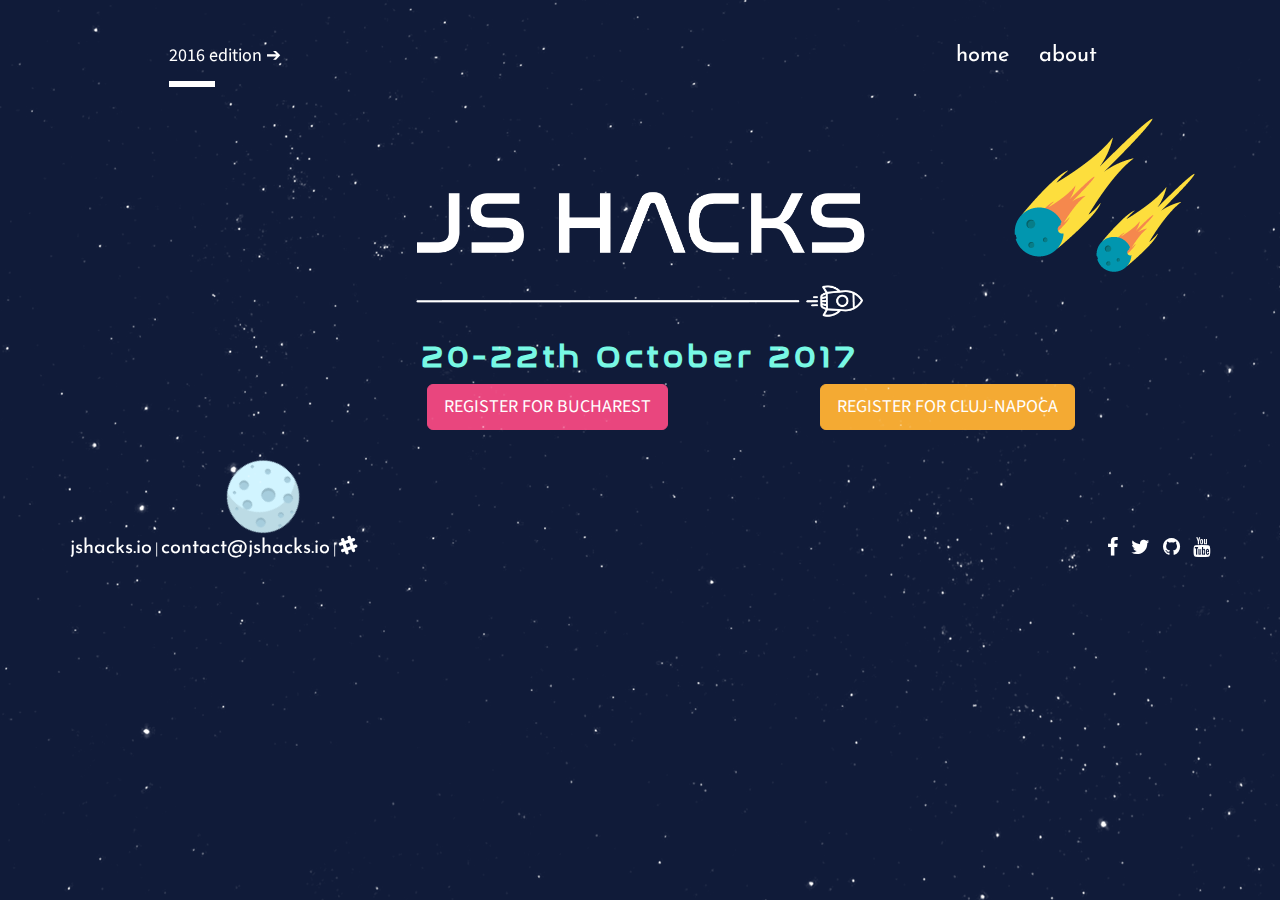
==== JSHacks2017/landingpage/index.html @ b3ee6014 "revert the content on homepage" ====
<!DOCTYPE html>
<html>
<head>
  <meta charset="utf-8">
  <meta http-equiv="X-UA-Compatible" content="IE=edge">
  <meta name="viewport" content="width=device-width, initial-scale=1">
  <title>JSHacks</title>

  <meta name="author" content="JSHacks.io">
  <meta name="Title" content="JSHacks.io">
  <meta name="description" content="Romanian first JavaScript hackathon" />
  <meta name="keywords" content="community, javascript, hackathon, framework, bitcoin, blockchain, etherium, lisk, angularjs bucharest, jsgirls, bucharestjs" />
  <meta property="og:title" content="jshacks.io">
  <meta property="og:url" content="https://jshacks.io/" />
  <meta property="og:description" content="Romanian first JavaScript hackathon" />
  <meta name="Language" content="EN">
  <meta name="country" content="Romania">

  <!-- Schema.org markup for Google+ -->
  <meta itemprop="name" content="jshacks.io">
  <meta itemprop="description" content="Romanian first JavaScript hackathon" />
  <meta itemprop="image" content="https://jshacks.io/img/cover.png">

  <!-- Twitter Card data -->
  <meta name="twitter:card" content="JSHacks.io">
  <meta name="twitter:site" content="@jshacksio" />
  <meta name="twitter:title" content="jshacks.io">
  <meta name="twitter:description" content="Romanian first JavaScript hackathon" />
  <meta name="twitter:creator" content="@jshacksio">
  <meta name="twitter:image:src" content="https://jshacks.io/img/cover.png">

  <!-- Open Graph data -->
  <meta property="og:title" content="JSHacks.io" />
  <meta property="og:type" content="post" />
  <meta property="og:url" content="https://jshacks.io/" />
  <meta property="og:image" content="https://jshacks.io/img/cover.png">
  <meta property="og:description" content="Romanian first JavaScript hackathon" />
  <meta property="og:site_name" content="JSHacks.io" />

  <link rel="shortcut icon" href="img/favicon.ico" type="image/x-icon">
  <link rel="icon" href="img/favicon.ico" type="image/x-icon">

  <link rel="stylesheet" href="css/font-awesome.min.css">
  <link rel="stylesheet" href="css/style.css">

  <!-- Source Sans Pro -->
  <link href='https://fonts.googleapis.com/css?family=Source+Sans+Pro:600,700,900' rel='stylesheet' type='text/css'>
  <link href="https://fonts.googleapis.com/css?family=Josefin+Sans" rel="stylesheet">

  <!-- Booooooootstrap -->
  <link rel="stylesheet" href="css/bootstrap.min.css">

  <!-- Styles -->
  <link rel="stylesheet" type="text/css" href="css/style.css">


  <!--[if lt IE 9]>
  <script src="//html5shiv.googlecode.com/svn/trunk/html5.js"></script>
  <script>window.html5 || document.write('<script src="js/vendor/html5shiv.js"><\/script>')</script>
  <![endif]-->
  </head>

  <body>
    <div class="wrapper stars"></div>

    <main class="main home-main">
      <header>
        <div class="container">
          <div class="row">
            <div class="col-md-offset-1 col-md-10 index-5">
              <div class="row">
                <nav class="navbar navbar-transparent mt-30">
                  <div class="container-fluid">
                    <div class="navbar-header">
                      <a class="navbar-brand" href="http://2016.jshacks.io/">2016 edition <span> ➔ </span></a>
                      <div class="white-block"></div>
                    </div>
                    <ul class="nav navbar-nav pull-right">
                      <li><a href="#">home</a></li>
                      <li><a href="about.html">about</a></li>
                    </ul>
                  </div>
                </nav>
              </div>
            </div>
            <div class="absolute above">
              <div class="container">
                <div class="row">
                  <div class="col-xs-offset-5 col-md-offset-1 col-md-2">
                    <div class="rellax"
                      data-rellax-speed="2"
                      style="transform: rotate(45deg)";>
                    </div>
                  </div>
                  <div class="col-xs-offset-8 col-md-offset-2 col-md-1">
                    <div class="rellax"
                      data-rellax-speed="2"
                      style="transform: rotate(45deg);">
                    </div>
                  </div>

                  <div class="col-xs-offset-2 col-md-offset-3 col-md-1">
                    <div class="rellax"
                      data-rellax-speed="5"
                      style="transform: rotate(45deg);">
                    </div>
                    <div class="col-xs-offset-12 col-md-offset-0">
                      <div class=" rellax"
                        data-rellax-speed="1">
                        <img src="img/moons/moon1.png" class="floatX" />
                      </div>
                    </div>
                  </div>
                </div>
              </div>
            </div>
          </div>
          <div class="title">
            <div class="row">
              <div class="col-md-12 text-center logo fadein">
                <img src="img/logo_simple.png">
              </div>
            </div>
          </div>
          <div class="subtitle">
            <div class="row text-center fadein">
              <div class="col-md-12 text-center" itemprop="description">
                <h2 class="text-turquoise font-nasa">20-22th October 2017 </h2>
              </div>
              <div class="col-xs-offset-5 col-md-offset-1 col-md-2">
                <div class="rellax"
                  data-rellax-speed="2"
                  style="transform: rotate(45deg)";>
                  <img src="img/moons/moon2.png" class="floatY" />
                </div>
              </div>
              <div class="row index-5">
                <div class="col-md-4">
                  <a href="" class="btn btn-lg btn-pink">REGISTER FOR BUCHAREST</a>
                </div>
                <div class="col-md-4">
                  <a href="" class="btn btn-lg btn-orange">REGISTER FOR CLUJ-NAPOCA</a>
                </div>
              </div>
          </div>
        </div>

      </header>




      <section class="section">

      </section>

      <section class="share" id="contact">
        <div class="container">
          <div class="row">
            <div class="col-md-6 col-xs-12 contact-btns">
              <a href="http://jshacks.io" class="text-josefin hack-link">jshacks.io</a> |
              <a href="mailto:contact@jshacks.io" class="text-josefin hack-link">contact@jshacks.io</a> |
              <a href="https://jshacks.slack.com/" class="text-josefin hack-link" target="_blank"><i class="fa fa-slack" aria-hidden="true"></i></a>
            </div>
            <div class="col-md-6 col-xs-12 social-btns">
              <a href="https://www.facebook.com/events/554913261366690/" class="hack-slink"><i class="fa fa-facebook" aria-hidden="true"></i></a>
              <a href="https://twitter.com/jshacksio" class="hack-slink"><i class="fa fa-twitter" aria-hidden="true"></i></a>
              <a href="https://github.com/jshacks/" class="hack-slink"><i class="fa fa-github" aria-hidden="true"></i></a>
              <a href="https://www.youtube.com/watch?v=ee7jihHD03o" class="hack-slink"><i class="fa fa-youtube" aria-hidden="true"></i></a>
            </div>
          </div>
      </section>

    </main>


    <!-- javascript -->
    <script type="text/javascript" src="js/rellax.min.js"></script>
    <script
    src="https://code.jquery.com/jquery-3.2.1.min.js"
    integrity="sha256-hwg4gsxgFZhOsEEamdOYGBf13FyQuiTwlAQgxVSNgt4="
    crossorigin="anonymous"></script>
    <script type="text/javascript" src="js/scripts.js"></script>
    <script>
      // Need DEBUG for old version of Rellax.js
      var DEBUG = false;
      var rellax = new Rellax('.rellax');
    </script>




  </body>
</html>
---- JSHacks2017/landingpage/css/style.css ----
@font-face {
  font-family: 'nasalization';
  src: url('../fonts/nasalization/nasalization.eot');
  src: url('../fonts/nasalization/nasalization.woff2') format('woff2'),
       url('../fonts/nasalization/nasalization.eot?#iefix') format('embedded-opentype'),
       url('../fonts/nasalization/nasalization.woff') format('woff');
  font-weight: normal;
  font-style: normal;
}
@keyframes form {
    0% {
        opacity: 0
    }

    100% {
        opacity: 1
    }
}
html,
body {
    position: relative;
    margin: 0;
    padding: 0;
    font-family: 'Source Sans Pro', sans-serif;
    text-rendering: optimizeLegibility;
    color: #ffffff;
    width: 100%;
    overflow-x: hidden;
		background: #101b39;
}
.font-nasa {
  font-family: nasalization;
}
main.home-main {
  height: 100vh;
}
.wrapper {
  width: 100%;
  height: 100%;
  position: absolute;
}
.stars {
    background: url(../img/stars.png) repeat top center;
    z-index: 2;
}
h3 {
  font-size: 3rem;
}
h4 {
    font-size: 22px;
}
h5 {
    font-size: 1.5rem;
    line-height: 1.5;
}
p, li {
    font-size: 22px;
    font-family: 'Josefin Sans', sans-serif;
}
li {
  line-height: 2;
}
a,
a:hover,
a:active,
a:visited {
    text-decoration: none;
    color: #ffffff;
    cursor: pointer;
}
.nav>li>a:focus, .nav>li>a:hover {
  background: transparent;
  border-bottom: 4px solid;
}
header h2 {
    font-size: 3rem;
    font-weight: 900;
    letter-spacing: 0.15em;
}
header a h2 {
    color: #222
}
header nav a span {
    transition: all 400ms cubic-bezier(0.68, -0.1, 0.265, 1.55)
}
header nav a:hover span {
    color: #fff;
    margin-left: 10px
}
header .white-block {
    margin-top: 50px;
    width: 46px;
    height: 6px;
    background: #fff
}
header .title {
    margin-top: 80px;
}
header h1 {
    font-size: 96px;
    font-weight: 900;
    letter-spacing: 0.12em;
    margin: 0;
    margin-left: -6px;
}
header h1 span {
    display: inline-block;
    font-size: 20px;
    margin-top: 18px;
    vertical-align: top;
    letter-spacing: 0;
}
header .title a {
    display: inline-block;
    margin-top: 6px;
    margin-right: -70px;
    background: #222;
    padding: 26px 80px;
    color: #fff;
    border-radius: 12px;
    font-size: 26px;
    letter-spacing: 0.2em;
    transition: all 300ms cubic-bezier(0.68, -0.1, 0.265, 1.55);
}
.logo {
	padding: 0 16px;
}
.logo img {
  width: 40%;
  animation: form .8s 1.5s backwards;
}
.fadein {
  animation: form .8s 1.5s backwards;
}
@media (min-width: 991px) {
    header .title a:hover {
        margin-top: 12px;
        margin-right: -80px;
        padding: 20px 90px;
    }
}
header h3 {
    font-size: 21px;
}
.grid {
    position: fixed;
    width: 100%;
		z-index: 2;
}
.text-white {
  color: #ffffff;
}

.fixed-top {
    position: absolute;
    width: 600px;
    height: 600px;
    border-radius: 12px;
    margin-top: -220px;
    margin-left: 100px;
    overflow: hidden;
}
.section {
    position: static;
}
section.san-francisco {
    margin-top: 100px
}
.absolute {
    position: absolute;
    width: 100%;
    height: auto;
    margin-top: 100px
}
.absolute.above {
    z-index: 2
}
.absolute h2 {
    font-size: 7rem;
    font-weight: 900;
    letter-spacing: -0.04em;
    z-index: -1
}
.lg-green {
    width: 160px;
    height: 160px;
    background: #00F1C9;
    border-radius: 12px;
    margin-left: -80px;
    margin-top: 200px
}
.sm-green {
    width: 60px;
    height: 60px;
    background: #00F1C9;
    border-radius: 12px;
    margin-left: -30px;
    margin-top: 400px
}
.sm-purple {
    width: 60px;
    height: 60px;
    background: #5000F1;
    border-radius: 12px;
    margin-left: -30px;
    margin-top: 400px
}
.xs-green {
    width: 60px;
    height: 60px;
    background: #00F1C9;
    border-radius: 12px;
    margin-left: -30px;
    margin-top: 400px
}
.md-green {
    width: 120px;
    height: 120px;
    background: #00F1C9;
    border-radius: 12px;
    margin-left: -60px;
    margin-top: 10px
}
.lg-purple {
    width: 80px;
    height: 80px;
    background: #5000F1;
    border-radius: 12px;
    margin-left: 57px;
    margin-top: 60px
}
.date {
    margin-top: 400px;
    font-size: 48px;
    font-weight: 600;
    color: #5000F1
}
.temp {
    margin-top: 200px;
    font-size: 280px;
    font-weight: 900;
    letter-spacing: -0.07em;
    color: #5000F1
}
.teamimg {
  vertical-align: middle;
  width: 150px;
  height: 150px;
  border-radius: 50%;
}
.mt-200 {
    margin-top: 200px
}
.copy {
    margin-top: 200px;
    margin-bottom: 12em;
    z-index: 4444;
}
.text-editor {
    background: #222;
    padding: 60px 50px;
    border-radius: 12px;
    margin-left: 15px
}
.index-5 {
  z-index: 5555;
}
.btn-pink {
  border: 1px solid #e9467e;
  background: #e9467e;
  color: #ffffff !important;
}
.btn-pink:hover, .btn-pink:active {
  color: #e9467e !important;
  background: transparent;
}

.btn-orange {
  border: 1px solid #f4aa33;
  background: #f4aa33;
  color: #ffffff !important;
}
.btn-orange:hover, .btn-orange:active {
  color: #f4aa33 !important;
  background: transparent;
}
/*neons*/
.text-blue {
  color: #3faafb;
}
.text-turquoise {
  color: #78f8e4;
}
.text-orange {
  color: #f4aa33;
}
.text-pink {
  color: #e9467e;
}
.text-purple {
  color: #ad5fff;
}
.text-green {
  color: #a5f312;
}
.text-josefin {
  font-family: 'Josefin Sans', sans-serif;
}
code {
    text-align: left;
    padding: 0;
    font-size: 22px;
    background: none;
    border-radius: 0;
    color: #00F1C9
}
.md-facebook {
    width: 60px;
    height: 60px;
    background: #5000F1;
    border-radius: 12px;
    margin-left: 68px;
    margin-top: 600px
}
.md-twitter {
    width: 120px;
    height: 120px;
    background: #00F1C9;
    border-radius: 12px;
    margin-left: -60px;
    margin-top: 60px
}
.md-dixonandmoe {
    width: 120px;
    height: 120px;
    background: #5000F1;
    border-radius: 12px;
    margin-left: -60px;
    margin-top: 760px
}
.bt-green {
    width: 60px;
    height: 60px;
    background: #00F1C9;
    border-radius: 12px;
    margin-left: -30px;
    margin-top: 700px;
}
.bt-purple {
    width: 80px;
    height: 80px;
    background: #5000F1;
    border-radius: 12px;
    margin-left: 57px;
    margin-top: 600px;
}
.share {
    position: relative;
    top: -50px;
    z-index: 4444;
}
.share a {
    font-size: 2rem;
}
a.hack-link,
a.hack-link:hover,
a.hack-link:active,
a.hack-link:visited {
		display: inline-block;
    color: #ffffff;
}
.share a i {
    transition: all 300ms cubic-bezier(0.68, -0.1, 0.265, 1.55);
}
.share a.hack-slink i {
    margin-left: 10px;
		color: #ffffff;
		cursor: pointer;
}
span.purple {
    color: #5000F1
}
span.green {
    color: #A0F100
}
span.white {
    color: #fff
}
.h-vh {
  height: 100vh;
}
.mt-12em {
  margin-top: 12em;
}
.mt-20em {
  margin-top: 20em;
}
.mt-150 {
  margin-top: 150px;
}
.f-4em {
  font-size: 4em;
}
.user-pic {
  height: 100px;
  width: 100px;
  border-radius: 50%;
  overflow: hidden;
  padding: 0;
}
.user-pic img {
  width: 100%;
  height: 100%;
}
.social-btns {
  text-align: right;
}
.teamname {
  margin: 30px 0 0;
}
.commimg {
  width: 150px;
  height: 150px;
}
.mt-30 {
  margin-top: 30px;
}
.mb-30 {
  margin-bottom: 30px;
}
@-webkit-keyframes fuzz
/* Safari and Chrome */

{
    0% {
        opacity: 0
    }
    40% {
        opacity: 0
    }
    100% {
        opacity: 1
    }
}
@-webkit-keyframes fuzz2
/* Safari and Chrome */

{
    0% {
        opacity: 0
    }
    48% {
        opacity: 0
    }
    100% {
        opacity: 1
    }
}
@-webkit-keyframes fuzz3
/* Safari and Chrome */

{
    0% {
        opacity: 0
    }
    54% {
        opacity: 0
    }
    100% {
        opacity: 1
    }
}
@-webkit-keyframes stretch
/* Safari and Chrome */

{
    0% {
        -webkit-transform: scaleX(0);
        opacity: 0
    }
    50% {
        -webkit-transform: scaleX(0);
        opacity: 1
    }
    60% {
        -webkit-transform: scaleX(0)
    }
    100% {
        -webkit-transform: scaleX(1)
    }
}
@-webkit-keyframes fadeInUp {
    0% {
        opacity: 0;
        -webkit-transform: translate3d(0, 20px, 0)
    }
    30% {
        opacity: 0
    }
    100% {
        opacity: 1
    }
}
@keyframes floatY {
	0% {
		transform: translatey(0px);
	}
	50% {
		transform: translatey(-20px);
	}
	100% {
		transform: translatey(0px);
	}
}
@keyframes floatX {
	0% {
		transform: translatex(0px);
	}
	50% {
		transform: translatex(-10px);
	}
	100% {
		transform: translatex(0px);
	}
}
.floatY {
  animation: floatY 6s ease-in-out infinite;
}
.floatX {
  animation: floatX 6s ease-in-out infinite;
}
@media (max-width: 767px) {
    .mobile-hide {
        display: none;
    }
    .social-btns, .contact-btns {
      text-align: center;
    }
    header h1 {
        font-size: 64px;
    }
    header .title a {
        width: 100%;
        margin-top: 24px;
        margin-right: auto;
        text-align: center;
        padding: 20px 0;
    }
    .subtitle {
        margin-top: 8px;
    }
    .lg-green {
        margin-top: -60px;
    }
    .absolute h2 {
      margin-left: 0;
      font-size: 70px;
    }
    .temp {
        margin-top: -50px;
        font-size: 170px;
        text-align: right
    }

    h4 {
        font-size: 32px;
    }
    .text-editor {
        padding: 16px 16px;
        border-radius: 6px;
        margin-left: auto
    }
    code {
        font-size: 12px
    }
    .copy {
        margin-top: 80px;
        margin-bottom: 20px
    }
    .share {
        margin-top: 360px
    }
}
---- JSHacks2017/landingpage/css/style.css ----
@font-face {
  font-family: 'nasalization';
  src: url('../fonts/nasalization/nasalization.eot');
  src: url('../fonts/nasalization/nasalization.woff2') format('woff2'),
       url('../fonts/nasalization/nasalization.eot?#iefix') format('embedded-opentype'),
       url('../fonts/nasalization/nasalization.woff') format('woff');
  font-weight: normal;
  font-style: normal;
}
@keyframes form {
    0% {
        opacity: 0
    }

    100% {
        opacity: 1
    }
}
html,
body {
    position: relative;
    margin: 0;
    padding: 0;
    font-family: 'Source Sans Pro', sans-serif;
    text-rendering: optimizeLegibility;
    color: #ffffff;
    width: 100%;
    overflow-x: hidden;
		background: #101b39;
}
.font-nasa {
  font-family: nasalization;
}
main.home-main {
  height: 100vh;
}
.wrapper {
  width: 100%;
  height: 100%;
  position: absolute;
}
.stars {
    background: url(../img/stars.png) repeat top center;
    z-index: 2;
}
h3 {
  font-size: 3rem;
}
h4 {
    font-size: 22px;
}
h5 {
    font-size: 1.5rem;
    line-height: 1.5;
}
p, li {
    font-size: 22px;
    font-family: 'Josefin Sans', sans-serif;
}
li {
  line-height: 2;
}
a,
a:hover,
a:active,
a:visited {
    text-decoration: none;
    color: #ffffff;
    cursor: pointer;
}
.nav>li>a:focus, .nav>li>a:hover {
  background: transparent;
  border-bottom: 4px solid;
}
header h2 {
    font-size: 3rem;
    font-weight: 900;
    letter-spacing: 0.15em;
}
header a h2 {
    color: #222
}
header nav a span {
    transition: all 400ms cubic-bezier(0.68, -0.1, 0.265, 1.55)
}
header nav a:hover span {
    color: #fff;
    margin-left: 10px
}
header .white-block {
    margin-top: 50px;
    width: 46px;
    height: 6px;
    background: #fff
}
header .title {
    margin-top: 80px;
}
header h1 {
    font-size: 96px;
    font-weight: 900;
    letter-spacing: 0.12em;
    margin: 0;
    margin-left: -6px;
}
header h1 span {
    display: inline-block;
    font-size: 20px;
    margin-top: 18px;
    vertical-align: top;
    letter-spacing: 0;
}
header .title a {
    display: inline-block;
    margin-top: 6px;
    margin-right: -70px;
    background: #222;
    padding: 26px 80px;
    color: #fff;
    border-radius: 12px;
    font-size: 26px;
    letter-spacing: 0.2em;
    transition: all 300ms cubic-bezier(0.68, -0.1, 0.265, 1.55);
}
.logo {
	padding: 0 16px;
}
.logo img {
  width: 40%;
  animation: form .8s 1.5s backwards;
}
.fadein {
  animation: form .8s 1.5s backwards;
}
@media (min-width: 991px) {
    header .title a:hover {
        margin-top: 12px;
        margin-right: -80px;
        padding: 20px 90px;
    }
}
header h3 {
    font-size: 21px;
}
.grid {
    position: fixed;
    width: 100%;
		z-index: 2;
}
.text-white {
  color: #ffffff;
}

.fixed-top {
    position: absolute;
    width: 600px;
    height: 600px;
    border-radius: 12px;
    margin-top: -220px;
    margin-left: 100px;
    overflow: hidden;
}
.section {
    position: static;
}
section.san-francisco {
    margin-top: 100px
}
.absolute {
    position: absolute;
    width: 100%;
    height: auto;
    margin-top: 100px
}
.absolute.above {
    z-index: 2
}
.absolute h2 {
    font-size: 7rem;
    font-weight: 900;
    letter-spacing: -0.04em;
    z-index: -1
}
.lg-green {
    width: 160px;
    height: 160px;
    background: #00F1C9;
    border-radius: 12px;
    margin-left: -80px;
    margin-top: 200px
}
.sm-green {
    width: 60px;
    height: 60px;
    background: #00F1C9;
    border-radius: 12px;
    margin-left: -30px;
    margin-top: 400px
}
.sm-purple {
    width: 60px;
    height: 60px;
    background: #5000F1;
    border-radius: 12px;
    margin-left: -30px;
    margin-top: 400px
}
.xs-green {
    width: 60px;
    height: 60px;
    background: #00F1C9;
    border-radius: 12px;
    margin-left: -30px;
    margin-top: 400px
}
.md-green {
    width: 120px;
    height: 120px;
    background: #00F1C9;
    border-radius: 12px;
    margin-left: -60px;
    margin-top: 10px
}
.lg-purple {
    width: 80px;
    height: 80px;
    background: #5000F1;
    border-radius: 12px;
    margin-left: 57px;
    margin-top: 60px
}
.date {
    margin-top: 400px;
    font-size: 48px;
    font-weight: 600;
    color: #5000F1
}
.temp {
    margin-top: 200px;
    font-size: 280px;
    font-weight: 900;
    letter-spacing: -0.07em;
    color: #5000F1
}
.teamimg {
  vertical-align: middle;
  width: 150px;
  height: 150px;
  border-radius: 50%;
}
.mt-200 {
    margin-top: 200px
}
.copy {
    margin-top: 200px;
    margin-bottom: 12em;
    z-index: 4444;
}
.text-editor {
    background: #222;
    padding: 60px 50px;
    border-radius: 12px;
    margin-left: 15px
}
.index-5 {
  z-index: 5555;
}
.btn-pink {
  border: 1px solid #e9467e;
  background: #e9467e;
  color: #ffffff !important;
}
.btn-pink:hover, .btn-pink:active {
  color: #e9467e !important;
  background: transparent;
}

.btn-orange {
  border: 1px solid #f4aa33;
  background: #f4aa33;
  color: #ffffff !important;
}
.btn-orange:hover, .btn-orange:active {
  color: #f4aa33 !important;
  background: transparent;
}
/*neons*/
.text-blue {
  color: #3faafb;
}
.text-turquoise {
  color: #78f8e4;
}
.text-orange {
  color: #f4aa33;
}
.text-pink {
  color: #e9467e;
}
.text-purple {
  color: #ad5fff;
}
.text-green {
  color: #a5f312;
}
.text-josefin {
  font-family: 'Josefin Sans', sans-serif;
}
code {
    text-align: left;
    padding: 0;
    font-size: 22px;
    background: none;
    border-radius: 0;
    color: #00F1C9
}
.md-facebook {
    width: 60px;
    height: 60px;
    background: #5000F1;
    border-radius: 12px;
    margin-left: 68px;
    margin-top: 600px
}
.md-twitter {
    width: 120px;
    height: 120px;
    background: #00F1C9;
    border-radius: 12px;
    margin-left: -60px;
    margin-top: 60px
}
.md-dixonandmoe {
    width: 120px;
    height: 120px;
    background: #5000F1;
    border-radius: 12px;
    margin-left: -60px;
    margin-top: 760px
}
.bt-green {
    width: 60px;
    height: 60px;
    background: #00F1C9;
    border-radius: 12px;
    margin-left: -30px;
    margin-top: 700px;
}
.bt-purple {
    width: 80px;
    height: 80px;
    background: #5000F1;
    border-radius: 12px;
    margin-left: 57px;
    margin-top: 600px;
}
.share {
    position: relative;
    top: -50px;
    z-index: 4444;
}
.share a {
    font-size: 2rem;
}
a.hack-link,
a.hack-link:hover,
a.hack-link:active,
a.hack-link:visited {
		display: inline-block;
    color: #ffffff;
}
.share a i {
    transition: all 300ms cubic-bezier(0.68, -0.1, 0.265, 1.55);
}
.share a.hack-slink i {
    margin-left: 10px;
		color: #ffffff;
		cursor: pointer;
}
span.purple {
    color: #5000F1
}
span.green {
    color: #A0F100
}
span.white {
    color: #fff
}
.h-vh {
  height: 100vh;
}
.mt-12em {
  margin-top: 12em;
}
.mt-20em {
  margin-top: 20em;
}
.mt-150 {
  margin-top: 150px;
}
.f-4em {
  font-size: 4em;
}
.user-pic {
  height: 100px;
  width: 100px;
  border-radius: 50%;
  overflow: hidden;
  padding: 0;
}
.user-pic img {
  width: 100%;
  height: 100%;
}
.social-btns {
  text-align: right;
}
.teamname {
  margin: 30px 0 0;
}
.commimg {
  width: 150px;
  height: 150px;
}
.mt-30 {
  margin-top: 30px;
}
.mb-30 {
  margin-bottom: 30px;
}
@-webkit-keyframes fuzz
/* Safari and Chrome */

{
    0% {
        opacity: 0
    }
    40% {
        opacity: 0
    }
    100% {
        opacity: 1
    }
}
@-webkit-keyframes fuzz2
/* Safari and Chrome */

{
    0% {
        opacity: 0
    }
    48% {
        opacity: 0
    }
    100% {
        opacity: 1
    }
}
@-webkit-keyframes fuzz3
/* Safari and Chrome */

{
    0% {
        opacity: 0
    }
    54% {
        opacity: 0
    }
    100% {
        opacity: 1
    }
}
@-webkit-keyframes stretch
/* Safari and Chrome */

{
    0% {
        -webkit-transform: scaleX(0);
        opacity: 0
    }
    50% {
        -webkit-transform: scaleX(0);
        opacity: 1
    }
    60% {
        -webkit-transform: scaleX(0)
    }
    100% {
        -webkit-transform: scaleX(1)
    }
}
@-webkit-keyframes fadeInUp {
    0% {
        opacity: 0;
        -webkit-transform: translate3d(0, 20px, 0)
    }
    30% {
        opacity: 0
    }
    100% {
        opacity: 1
    }
}
@keyframes floatY {
	0% {
		transform: translatey(0px);
	}
	50% {
		transform: translatey(-20px);
	}
	100% {
		transform: translatey(0px);
	}
}
@keyframes floatX {
	0% {
		transform: translatex(0px);
	}
	50% {
		transform: translatex(-10px);
	}
	100% {
		transform: translatex(0px);
	}
}
.floatY {
  animation: floatY 6s ease-in-out infinite;
}
.floatX {
  animation: floatX 6s ease-in-out infinite;
}
@media (max-width: 767px) {
    .mobile-hide {
        display: none;
    }
    .social-btns, .contact-btns {
      text-align: center;
    }
    header h1 {
        font-size: 64px;
    }
    header .title a {
        width: 100%;
        margin-top: 24px;
        margin-right: auto;
        text-align: center;
        padding: 20px 0;
    }
    .subtitle {
        margin-top: 8px;
    }
    .lg-green {
        margin-top: -60px;
    }
    .absolute h2 {
      margin-left: 0;
      font-size: 70px;
    }
    .temp {
        margin-top: -50px;
        font-size: 170px;
        text-align: right
    }

    h4 {
        font-size: 32px;
    }
    .text-editor {
        padding: 16px 16px;
        border-radius: 6px;
        margin-left: auto
    }
    code {
        font-size: 12px
    }
    .copy {
        margin-top: 80px;
        margin-bottom: 20px
    }
    .share {
        margin-top: 360px
    }
}
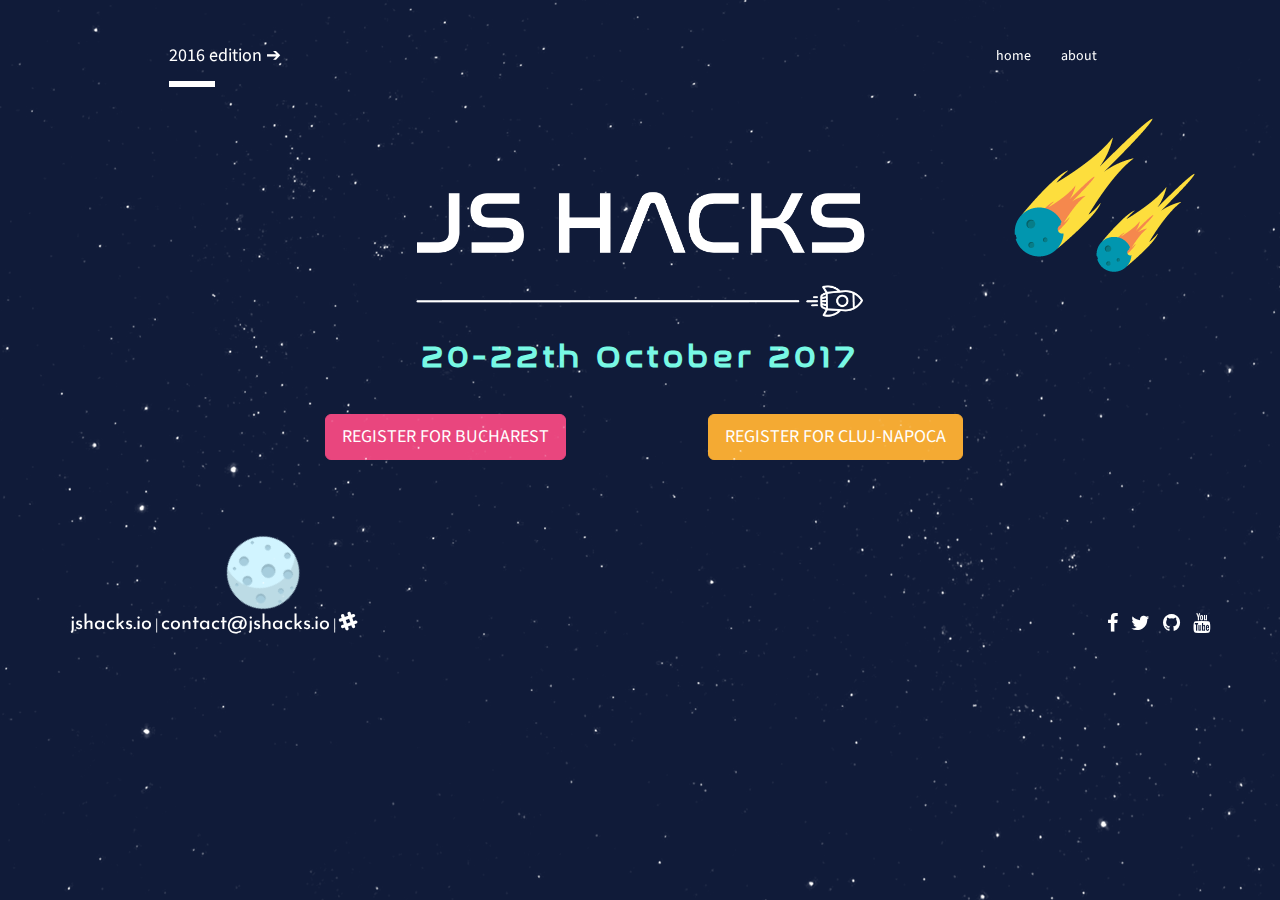
==== commit 07ab2f69: "center registration buttons, add padding top" ====
--- a/JSHacks2017/landingpage/index.html
+++ b/JSHacks2017/landingpage/index.html
@@ -127,6 +127,16 @@
               <div class="col-md-12 text-center" itemprop="description">
                 <h2 class="text-turquoise font-nasa">20-22th October 2017 </h2>
               </div>
+              <div class="col-md-12">
+                <div class="row index-5 mt-30">
+                    <div class="col-md-4 col-md-offset-2">
+                      <a href="" class="btn btn-lg btn-pink">REGISTER FOR BUCHAREST</a>
+                    </div>
+                    <div class="col-md-4 col-md">
+                      <a href="" class="btn btn-lg btn-orange">REGISTER FOR CLUJ-NAPOCA</a>
+                    </div>
+                </div>
+              </div>
               <div class="col-xs-offset-5 col-md-offset-1 col-md-2">
                 <div class="rellax"
                   data-rellax-speed="2"
@@ -134,15 +144,7 @@
                   <img src="img/moons/moon2.png" class="floatY" />
                 </div>
               </div>
-              <div class="row index-5">
-                <div class="col-md-4">
-                  <a href="" class="btn btn-lg btn-pink">REGISTER FOR BUCHAREST</a>
-                </div>
-                <div class="col-md-4">
-                  <a href="" class="btn btn-lg btn-orange">REGISTER FOR CLUJ-NAPOCA</a>
-                </div>
-              </div>
-          </div>
+            </div>
         </div>
 
       </header>
--- a/JSHacks2017/landingpage/css/style.css
+++ b/JSHacks2017/landingpage/css/style.css
@@ -53,7 +53,7 @@
     font-size: 1.5rem;
     line-height: 1.5;
 }
-p, li {
+p {
     font-size: 22px;
     font-family: 'Josefin Sans', sans-serif;
 }
--- a/JSHacks2017/landingpage/css/style.css
+++ b/JSHacks2017/landingpage/css/style.css
@@ -53,7 +53,7 @@
     font-size: 1.5rem;
     line-height: 1.5;
 }
-p, li {
+p {
     font-size: 22px;
     font-family: 'Josefin Sans', sans-serif;
 }
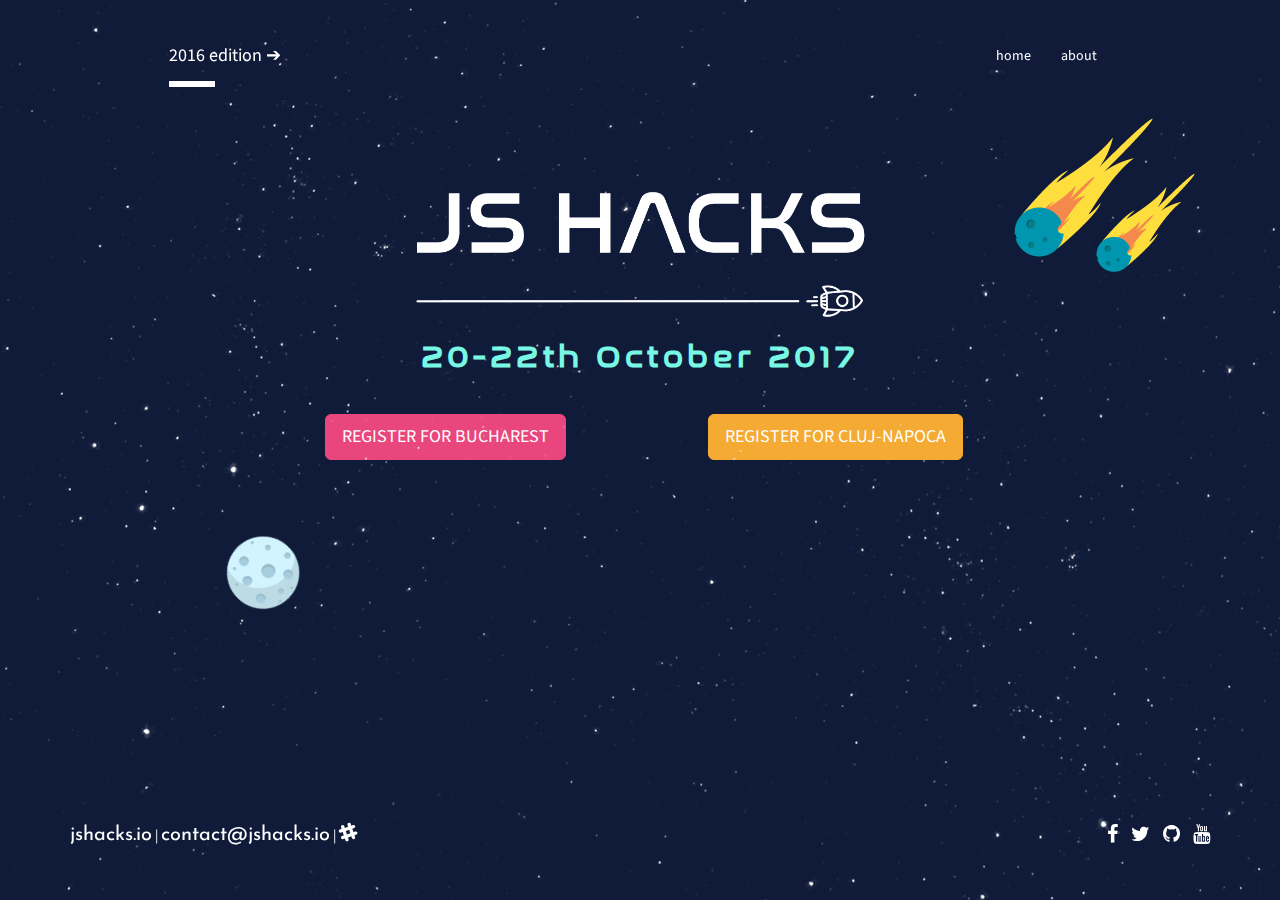
==== commit fdb469dc: "pin footer to bottom" ====
--- a/JSHacks2017/landingpage/index.html
+++ b/JSHacks2017/landingpage/index.html
@@ -63,8 +63,8 @@
   <body>
     <div class="wrapper stars"></div>
 
-    <main class="main home-main">
-      <header>
+    <main class="main home-main d-flex flex-column">
+      <header class="flex-expand">
         <div class="container">
           <div class="row">
             <div class="col-md-offset-1 col-md-10 index-5">
@@ -128,11 +128,11 @@
                 <h2 class="text-turquoise font-nasa">20-22th October 2017 </h2>
               </div>
               <div class="col-md-12">
-                <div class="row index-5 mt-30">
-                    <div class="col-md-4 col-md-offset-2">
+                <div class="row index-5">
+                    <div class="col-md-4 col-md-offset-2 mt-30">
                       <a href="" class="btn btn-lg btn-pink">REGISTER FOR BUCHAREST</a>
                     </div>
-                    <div class="col-md-4 col-md">
+                    <div class="col-md-4 mt-30">
                       <a href="" class="btn btn-lg btn-orange">REGISTER FOR CLUJ-NAPOCA</a>
                     </div>
                 </div>
--- a/JSHacks2017/landingpage/css/style.css
+++ b/JSHacks2017/landingpage/css/style.css
@@ -578,6 +578,18 @@
         margin-bottom: 20px
     }
     .share {
-        margin-top: 360px
-    }
-}
+        margin-top: 30px
+    }
+}
+
+.d-flex {
+    display: flex;
+}
+
+.flex-column {
+    flex-direction: column;
+}
+
+.flex-expand {
+    flex: 1 0 auto;
+}--- a/JSHacks2017/landingpage/css/style.css
+++ b/JSHacks2017/landingpage/css/style.css
@@ -578,6 +578,18 @@
         margin-bottom: 20px
     }
     .share {
-        margin-top: 360px
-    }
-}
+        margin-top: 30px
+    }
+}
+
+.d-flex {
+    display: flex;
+}
+
+.flex-column {
+    flex-direction: column;
+}
+
+.flex-expand {
+    flex: 1 0 auto;
+}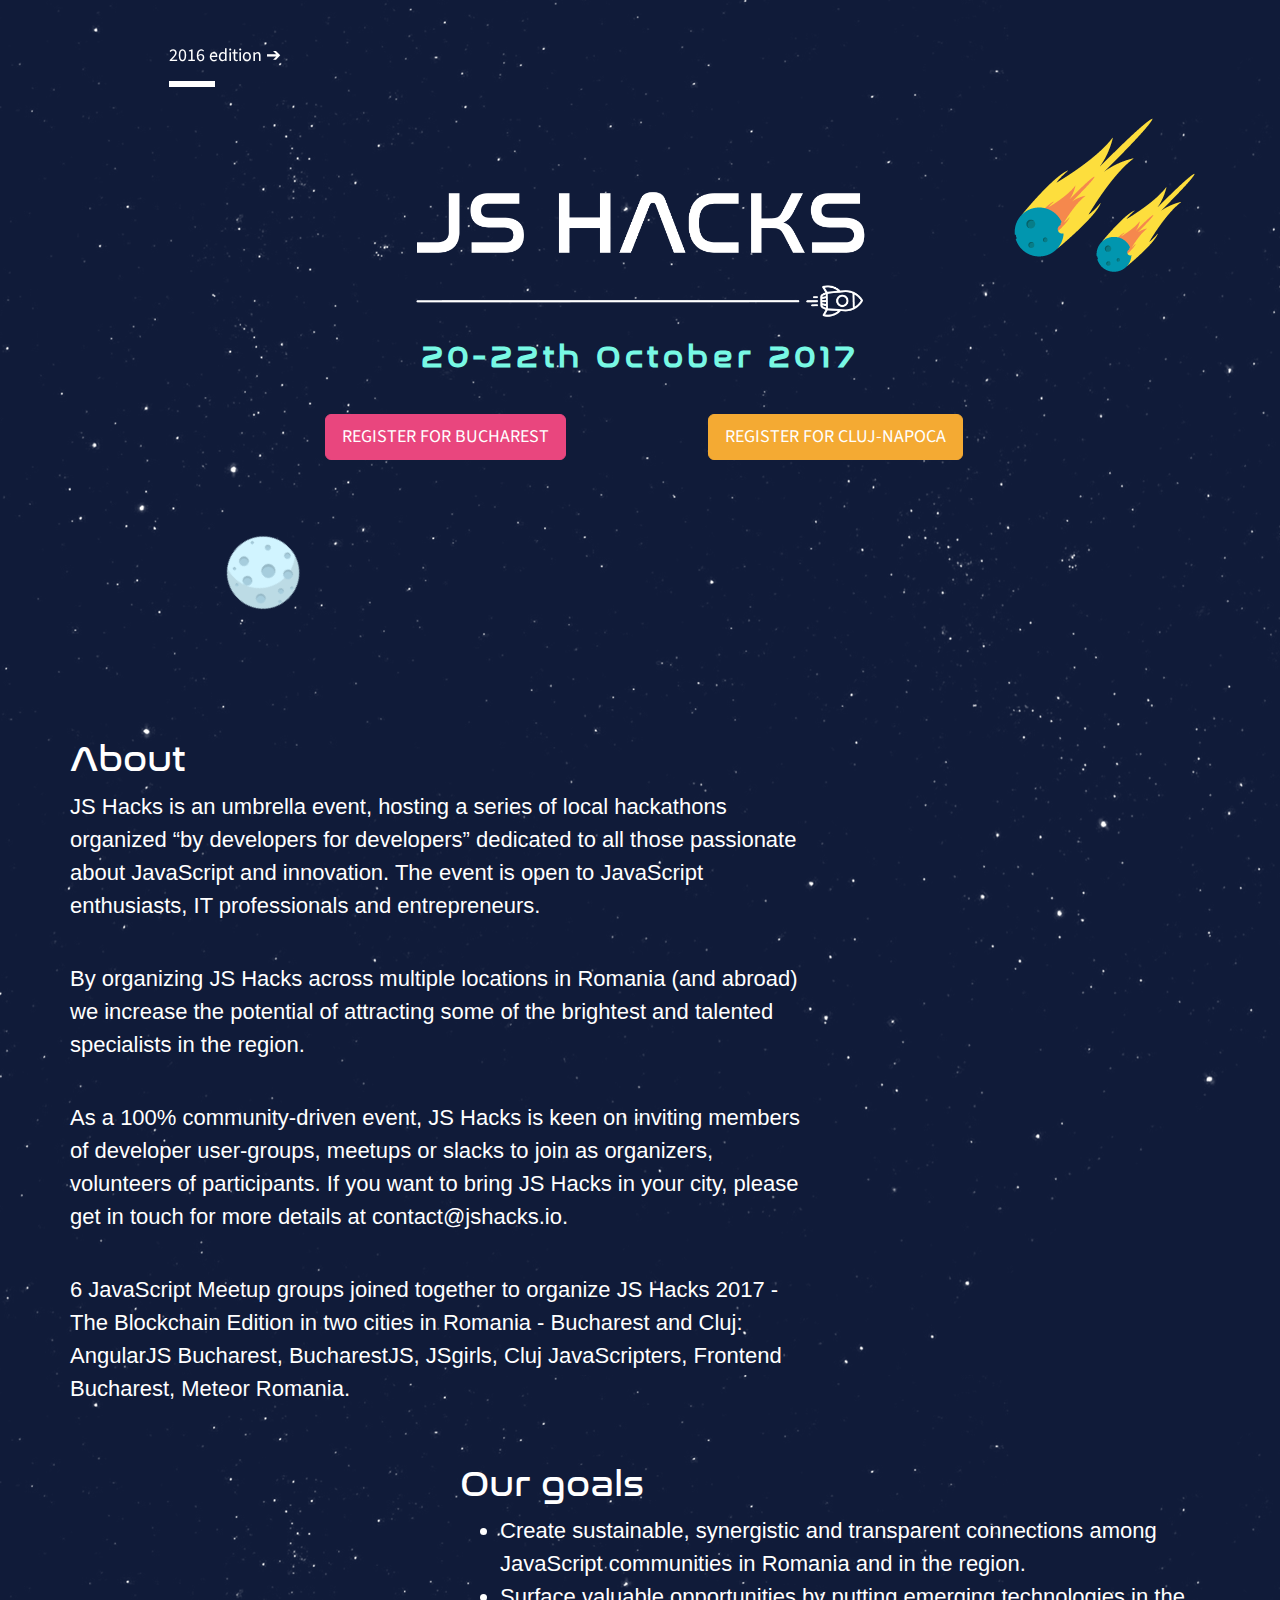
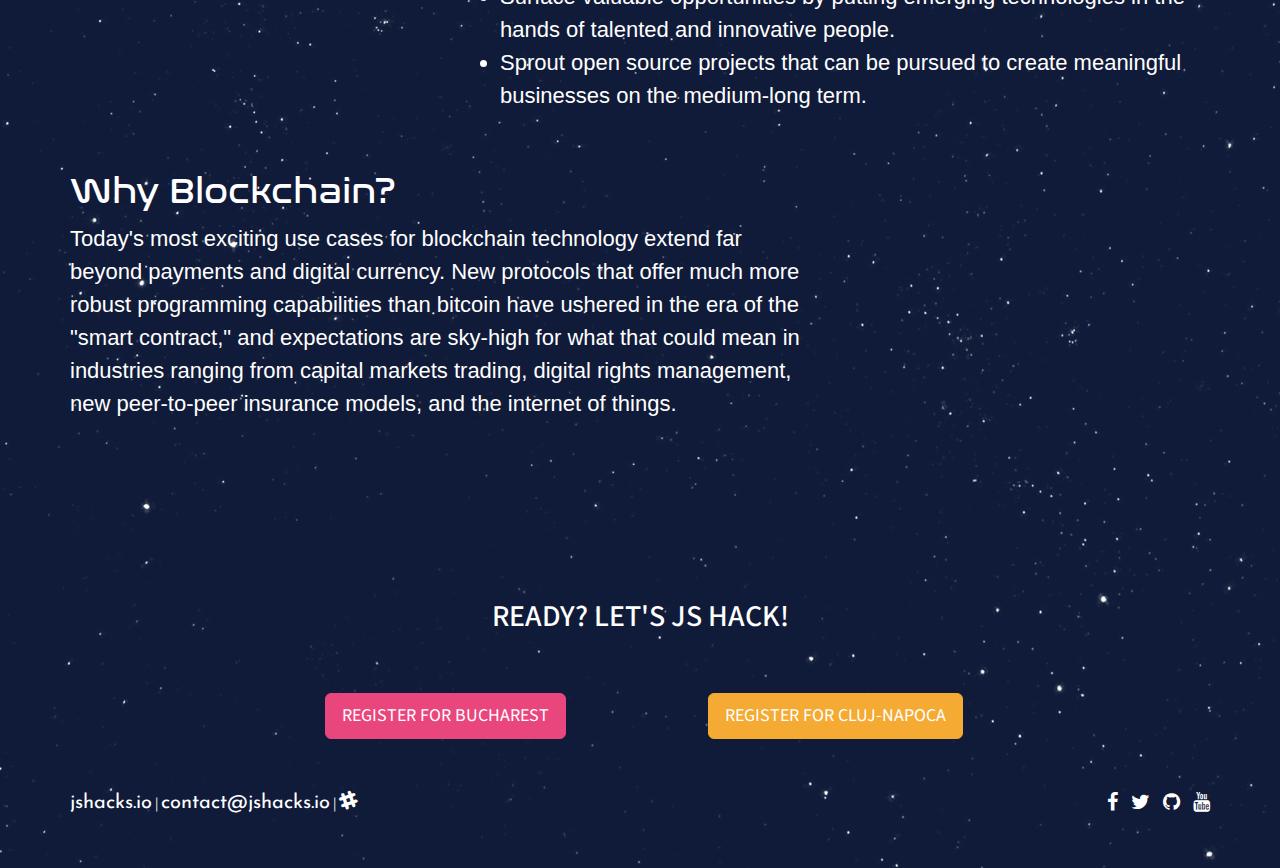
==== commit 22940956: "add more legible font, add links to buttons. collapse about section in home" ====
--- a/JSHacks2017/landingpage/index.html
+++ b/JSHacks2017/landingpage/index.html
@@ -1,5 +1,6 @@
 <!DOCTYPE html>
 <html>
+
 <head>
   <meta charset="utf-8">
   <meta http-equiv="X-UA-Compatible" content="IE=edge">
@@ -9,7 +10,8 @@
   <meta name="author" content="JSHacks.io">
   <meta name="Title" content="JSHacks.io">
   <meta name="description" content="Romanian first JavaScript hackathon" />
-  <meta name="keywords" content="community, javascript, hackathon, framework, bitcoin, blockchain, etherium, lisk, angularjs bucharest, jsgirls, bucharestjs" />
+  <meta name="keywords" content="community, javascript, hackathon, framework, bitcoin, blockchain, etherium, lisk, angularjs bucharest, jsgirls, bucharestjs"
+  />
   <meta property="og:title" content="jshacks.io">
   <meta property="og:url" content="https://jshacks.io/" />
   <meta property="og:description" content="Romanian first JavaScript hackathon" />
@@ -58,13 +60,14 @@
   <script src="//html5shiv.googlecode.com/svn/trunk/html5.js"></script>
   <script>window.html5 || document.write('<script src="js/vendor/html5shiv.js"><\/script>')</script>
   <![endif]-->
-  </head>
-
-  <body>
-    <div class="wrapper stars"></div>
-
-    <main class="main home-main d-flex flex-column">
-      <header class="flex-expand">
+</head>
+
+<body>
+  <div class="wrapper stars"></div>
+
+  <main class="main home-main d-flex flex-column">
+    <div class="flex-expand">
+      <header>
         <div class="container">
           <div class="row">
             <div class="col-md-offset-1 col-md-10 index-5">
@@ -75,10 +78,6 @@
                       <a class="navbar-brand" href="http://2016.jshacks.io/">2016 edition <span> ➔ </span></a>
                       <div class="white-block"></div>
                     </div>
-                    <ul class="nav navbar-nav pull-right">
-                      <li><a href="#">home</a></li>
-                      <li><a href="about.html">about</a></li>
-                    </ul>
                   </div>
                 </nav>
               </div>
@@ -87,26 +86,19 @@
               <div class="container">
                 <div class="row">
                   <div class="col-xs-offset-5 col-md-offset-1 col-md-2">
-                    <div class="rellax"
-                      data-rellax-speed="2"
-                      style="transform: rotate(45deg)";>
+                    <div class="rellax" data-rellax-speed="2" style="transform: rotate(45deg)" ;>
                     </div>
                   </div>
                   <div class="col-xs-offset-8 col-md-offset-2 col-md-1">
-                    <div class="rellax"
-                      data-rellax-speed="2"
-                      style="transform: rotate(45deg);">
+                    <div class="rellax" data-rellax-speed="2" style="transform: rotate(45deg);">
                     </div>
                   </div>
 
                   <div class="col-xs-offset-2 col-md-offset-3 col-md-1">
-                    <div class="rellax"
-                      data-rellax-speed="5"
-                      style="transform: rotate(45deg);">
+                    <div class="rellax" data-rellax-speed="5" style="transform: rotate(45deg);">
                     </div>
                     <div class="col-xs-offset-12 col-md-offset-0">
-                      <div class=" rellax"
-                        data-rellax-speed="1">
+                      <div class=" rellax" data-rellax-speed="1">
                         <img src="img/moons/moon1.png" class="floatX" />
                       </div>
                     </div>
@@ -127,70 +119,141 @@
               <div class="col-md-12 text-center" itemprop="description">
                 <h2 class="text-turquoise font-nasa">20-22th October 2017 </h2>
               </div>
+
               <div class="col-md-12">
                 <div class="row index-5">
-                    <div class="col-md-4 col-md-offset-2 mt-30">
-                      <a href="" class="btn btn-lg btn-pink">REGISTER FOR BUCHAREST</a>
-                    </div>
-                    <div class="col-md-4 mt-30">
-                      <a href="" class="btn btn-lg btn-orange">REGISTER FOR CLUJ-NAPOCA</a>
-                    </div>
+                  <div class="col-md-4 col-md-offset-2 mt-30">
+                    <a href="https://bucharest.jshacks.io" class="btn btn-lg btn-pink">REGISTER FOR BUCHAREST</a>
+                  </div>
+                  <div class="col-md-4 mt-30">
+                    <a href="https://cluj.jshacks.io" class="btn btn-lg btn-orange">REGISTER FOR CLUJ-NAPOCA</a>
+                  </div>
                 </div>
               </div>
               <div class="col-xs-offset-5 col-md-offset-1 col-md-2">
-                <div class="rellax"
-                  data-rellax-speed="2"
-                  style="transform: rotate(45deg)";>
+                <div class="rellax" data-rellax-speed="2" style="transform: rotate(45deg)" ;>
                   <img src="img/moons/moon2.png" class="floatY" />
                 </div>
               </div>
             </div>
-        </div>
-
+          </div>
+        </div>
       </header>
-
-
-
-
       <section class="section">
-
+        <div class="container">
+          <div class="row mt-30">
+            <div class="col-md-8 mt-30 index-5">
+              <h1 class="text-white font-nasa">About</h1>
+              <p>
+                JS Hacks is an umbrella event, hosting a series of local hackathons organized “by developers for developers” dedicated to
+                all those passionate about JavaScript and innovation. The event is open to JavaScript enthusiasts, IT professionals
+                and entrepreneurs.
+              </p>
+            </div>
+            <div class="col-md-8 mt-30 index-5">
+              <p>
+                By organizing JS Hacks across multiple locations in Romania (and abroad) we increase the potential of attracting some of
+                the brightest and talented specialists in the region.
+              </p>
+            </div>
+            <div class="col-md-8 mt-30 index-5">
+              <p>
+                As a 100% community-driven event, JS Hacks is keen on inviting members of developer user-groups, meetups or slacks to join
+                as organizers, volunteers of participants. If you want to bring JS Hacks in your city, please get in touch
+                for more details at contact@jshacks.io.
+              </p>
+            </div>
+            <div class="col-md-8 mt-30 index-5">
+              <p>
+                6 JavaScript Meetup groups joined together to organize JS Hacks 2017 - The Blockchain Edition in two cities in Romania -
+                Bucharest and Cluj: AngularJS Bucharest, BucharestJS, JSgirls, Cluj JavaScripters, Frontend Bucharest, Meteor
+                Romania.
+              </p>
+            </div>
+          </div>
+        </div>
       </section>
-
-      <section class="share" id="contact">
-        <div class="container">
-          <div class="row">
-            <div class="col-md-6 col-xs-12 contact-btns">
-              <a href="http://jshacks.io" class="text-josefin hack-link">jshacks.io</a> |
-              <a href="mailto:contact@jshacks.io" class="text-josefin hack-link">contact@jshacks.io</a> |
-              <a href="https://jshacks.slack.com/" class="text-josefin hack-link" target="_blank"><i class="fa fa-slack" aria-hidden="true"></i></a>
-            </div>
-            <div class="col-md-6 col-xs-12 social-btns">
-              <a href="https://www.facebook.com/events/554913261366690/" class="hack-slink"><i class="fa fa-facebook" aria-hidden="true"></i></a>
-              <a href="https://twitter.com/jshacksio" class="hack-slink"><i class="fa fa-twitter" aria-hidden="true"></i></a>
-              <a href="https://github.com/jshacks/" class="hack-slink"><i class="fa fa-github" aria-hidden="true"></i></a>
-              <a href="https://www.youtube.com/watch?v=ee7jihHD03o" class="hack-slink"><i class="fa fa-youtube" aria-hidden="true"></i></a>
-            </div>
-          </div>
+      <section>
+        <div class="container">
+          <div class="row mt-30">
+            <div class="col-md-8 col-md-offset-4">
+              <h1 class="text-white font-nasa">Our goals</h1>
+              <ul>
+                <li class="body-font">
+                  Create sustainable, synergistic and transparent connections among JavaScript communities in Romania and in the region.
+                </li>
+                <li class="body-font">
+                  Surface valuable opportunities by putting emerging technologies in the hands of talented and innovative people.
+                </li>
+                <li class="body-font">
+                  Sprout open source projects that can be pursued to create meaningful businesses on the medium-long term.
+                </li>
+              </ul>
+            </div>
+            <div class="col-md-8 mt-30">
+              <h1 class="text-white font-nasa">Why Blockchain?</h1>
+              <p>
+                Today's most exciting use cases for blockchain technology extend far beyond payments and digital currency. New protocols
+                that offer much more robust programming capabilities than bitcoin have ushered in the era of the "smart contract,"
+                and expectations are sky-high for what that could mean in industries ranging from capital markets trading,
+                digital rights management, new peer-to-peer insurance models, and the internet of things.
+              </p>
+            </div>
+          </div>
+        </div>
       </section>
-
-    </main>
-
-
-    <!-- javascript -->
-    <script type="text/javascript" src="js/rellax.min.js"></script>
-    <script
-    src="https://code.jquery.com/jquery-3.2.1.min.js"
-    integrity="sha256-hwg4gsxgFZhOsEEamdOYGBf13FyQuiTwlAQgxVSNgt4="
+      <section>
+        <div class="container">
+          <div class="row index-5 text-center mt-150">
+            <div class="col-md-12">
+              <h3 class="mb-30">READY? LET'S JS HACK! </h3>
+            </div>
+            <div class="col-md-4 col-md-offset-2 mt-30">
+              <a href="https://bucharest.jshacks.io" class="btn btn-lg btn-pink">REGISTER FOR BUCHAREST</a>
+            </div>
+            <div class="col-md-4 mt-30">
+              <a href="https://cluj.jshacks.io" class="btn btn-lg btn-orange">REGISTER FOR CLUJ-NAPOCA</a>
+            </div>
+          </div>
+        </div>
+      </section>
+    </div>
+
+    <section class="share" id="contact">
+      <div class="container">
+        <div class="row">
+          <div class="col-md-6 col-xs-12 contact-btns">
+            <a href="http://jshacks.io" class="text-josefin hack-link">jshacks.io</a> |
+            <a href="mailto:contact@jshacks.io" class="text-josefin hack-link">contact@jshacks.io</a> |
+            <a href="https://jshacks.slack.com/" class="text-josefin hack-link" target="_blank"><i class="fa fa-slack" aria-hidden="true"></i></a>
+          </div>
+          <div class="col-md-6 col-xs-12 social-btns">
+            <a href="https://www.facebook.com/events/554913261366690/" class="hack-slink"><i class="fa fa-facebook" aria-hidden="true"></i></a>
+            <a href="https://twitter.com/jshacksio" class="hack-slink"><i class="fa fa-twitter" aria-hidden="true"></i></a>
+            <a href="https://github.com/jshacks/" class="hack-slink"><i class="fa fa-github" aria-hidden="true"></i></a>
+            <a href="https://www.youtube.com/watch?v=ee7jihHD03o" class="hack-slink"><i class="fa fa-youtube" aria-hidden="true"></i></a>
+          </div>
+        </div>
+      </div>
+    </section>
+
+  </main>
+
+
+  <!-- javascript -->
+  <script type="text/javascript" src="js/rellax.min.js"></script>
+  <script src="https://code.jquery.com/jquery-3.2.1.min.js" integrity="sha256-hwg4gsxgFZhOsEEamdOYGBf13FyQuiTwlAQgxVSNgt4="
     crossorigin="anonymous"></script>
-    <script type="text/javascript" src="js/scripts.js"></script>
-    <script>
-      // Need DEBUG for old version of Rellax.js
-      var DEBUG = false;
-      var rellax = new Rellax('.rellax');
-    </script>
-
-
-
-
-  </body>
-</html>
+  <script type="text/javascript" src="js/scripts.js"></script>
+  <script>
+    // Need DEBUG for old version of Rellax.js
+    var DEBUG = false;
+    var rellax = new Rellax('.rellax');
+  </script>
+
+
+
+
+</body>
+
+</html>--- a/JSHacks2017/landingpage/css/style.css
+++ b/JSHacks2017/landingpage/css/style.css
@@ -1,38 +1,39 @@
 @font-face {
-  font-family: 'nasalization';
-  src: url('../fonts/nasalization/nasalization.eot');
-  src: url('../fonts/nasalization/nasalization.woff2') format('woff2'),
-       url('../fonts/nasalization/nasalization.eot?#iefix') format('embedded-opentype'),
-       url('../fonts/nasalization/nasalization.woff') format('woff');
+  font-family: "nasalization";
+  src: url("../fonts/nasalization/nasalization.eot");
+  src: url("../fonts/nasalization/nasalization.woff2") format("woff2"),
+    url("../fonts/nasalization/nasalization.eot?#iefix")
+      format("embedded-opentype"),
+    url("../fonts/nasalization/nasalization.woff") format("woff");
   font-weight: normal;
   font-style: normal;
 }
 @keyframes form {
-    0% {
-        opacity: 0
-    }
-
-    100% {
-        opacity: 1
-    }
+  0% {
+    opacity: 0;
+  }
+
+  100% {
+    opacity: 1;
+  }
 }
 html,
 body {
-    position: relative;
-    margin: 0;
-    padding: 0;
-    font-family: 'Source Sans Pro', sans-serif;
-    text-rendering: optimizeLegibility;
-    color: #ffffff;
-    width: 100%;
-    overflow-x: hidden;
-		background: #101b39;
+  position: relative;
+  margin: 0;
+  padding: 0;
+  font-family: "Source Sans Pro", sans-serif;
+  text-rendering: optimizeLegibility;
+  color: #ffffff;
+  width: 100%;
+  overflow-x: hidden;
+  background: #101b39;
 }
 .font-nasa {
   font-family: nasalization;
 }
 main.home-main {
-  height: 100vh;
+  min-height: 100vh;
 }
 .wrapper {
   width: 100%;
@@ -40,22 +41,25 @@
   position: absolute;
 }
 .stars {
-    background: url(../img/stars.png) repeat top center;
-    z-index: 2;
+  background: url(../img/stars.png) repeat top center;
+  z-index: 0;
 }
 h3 {
   font-size: 3rem;
 }
 h4 {
-    font-size: 22px;
+  font-size: 22px;
 }
 h5 {
-    font-size: 1.5rem;
-    line-height: 1.5;
-}
-p {
-    font-size: 22px;
-    font-family: 'Josefin Sans', sans-serif;
+  font-size: 1.5rem;
+  line-height: 1.5;
+}
+p,
+.body-font {
+  font-size: 22px;
+  line-height: 1.5;
+  font-family: sans-serif;
+  font-weight: 300;
 }
 li {
   line-height: 2;
@@ -64,183 +68,184 @@
 a:hover,
 a:active,
 a:visited {
-    text-decoration: none;
-    color: #ffffff;
-    cursor: pointer;
-}
-.nav>li>a:focus, .nav>li>a:hover {
+  text-decoration: none;
+  color: #ffffff;
+  cursor: pointer;
+}
+.nav > li > a:focus,
+.nav > li > a:hover {
   background: transparent;
   border-bottom: 4px solid;
 }
 header h2 {
-    font-size: 3rem;
-    font-weight: 900;
-    letter-spacing: 0.15em;
+  font-size: 3rem;
+  font-weight: 900;
+  letter-spacing: 0.15em;
 }
 header a h2 {
-    color: #222
+  color: #222;
 }
 header nav a span {
-    transition: all 400ms cubic-bezier(0.68, -0.1, 0.265, 1.55)
+  transition: all 400ms cubic-bezier(0.68, -0.1, 0.265, 1.55);
 }
 header nav a:hover span {
-    color: #fff;
-    margin-left: 10px
+  color: #fff;
+  margin-left: 10px;
 }
 header .white-block {
-    margin-top: 50px;
-    width: 46px;
-    height: 6px;
-    background: #fff
+  margin-top: 50px;
+  width: 46px;
+  height: 6px;
+  background: #fff;
 }
 header .title {
-    margin-top: 80px;
+  margin-top: 80px;
 }
 header h1 {
-    font-size: 96px;
-    font-weight: 900;
-    letter-spacing: 0.12em;
-    margin: 0;
-    margin-left: -6px;
+  font-size: 96px;
+  font-weight: 900;
+  letter-spacing: 0.12em;
+  margin: 0;
+  margin-left: -6px;
 }
 header h1 span {
-    display: inline-block;
-    font-size: 20px;
-    margin-top: 18px;
-    vertical-align: top;
-    letter-spacing: 0;
+  display: inline-block;
+  font-size: 20px;
+  margin-top: 18px;
+  vertical-align: top;
+  letter-spacing: 0;
 }
 header .title a {
-    display: inline-block;
-    margin-top: 6px;
-    margin-right: -70px;
-    background: #222;
-    padding: 26px 80px;
-    color: #fff;
-    border-radius: 12px;
-    font-size: 26px;
-    letter-spacing: 0.2em;
-    transition: all 300ms cubic-bezier(0.68, -0.1, 0.265, 1.55);
+  display: inline-block;
+  margin-top: 6px;
+  margin-right: -70px;
+  background: #222;
+  padding: 26px 80px;
+  color: #fff;
+  border-radius: 12px;
+  font-size: 26px;
+  letter-spacing: 0.2em;
+  transition: all 300ms cubic-bezier(0.68, -0.1, 0.265, 1.55);
 }
 .logo {
-	padding: 0 16px;
+  padding: 0 16px;
 }
 .logo img {
   width: 40%;
-  animation: form .8s 1.5s backwards;
+  animation: form 0.8s 1.5s backwards;
 }
 .fadein {
-  animation: form .8s 1.5s backwards;
+  animation: form 0.8s 1.5s backwards;
 }
 @media (min-width: 991px) {
-    header .title a:hover {
-        margin-top: 12px;
-        margin-right: -80px;
-        padding: 20px 90px;
-    }
+  header .title a:hover {
+    margin-top: 12px;
+    margin-right: -80px;
+    padding: 20px 90px;
+  }
 }
 header h3 {
-    font-size: 21px;
+  font-size: 21px;
 }
 .grid {
-    position: fixed;
-    width: 100%;
-		z-index: 2;
+  position: fixed;
+  width: 100%;
+  z-index: 2;
 }
 .text-white {
   color: #ffffff;
 }
 
 .fixed-top {
-    position: absolute;
-    width: 600px;
-    height: 600px;
-    border-radius: 12px;
-    margin-top: -220px;
-    margin-left: 100px;
-    overflow: hidden;
+  position: absolute;
+  width: 600px;
+  height: 600px;
+  border-radius: 12px;
+  margin-top: -220px;
+  margin-left: 100px;
+  overflow: hidden;
 }
 .section {
-    position: static;
+  position: static;
 }
 section.san-francisco {
-    margin-top: 100px
+  margin-top: 100px;
 }
 .absolute {
-    position: absolute;
-    width: 100%;
-    height: auto;
-    margin-top: 100px
+  position: absolute;
+  width: 100%;
+  height: auto;
+  margin-top: 100px;
 }
 .absolute.above {
-    z-index: 2
+  z-index: 2;
 }
 .absolute h2 {
-    font-size: 7rem;
-    font-weight: 900;
-    letter-spacing: -0.04em;
-    z-index: -1
+  font-size: 7rem;
+  font-weight: 900;
+  letter-spacing: -0.04em;
+  z-index: -1;
 }
 .lg-green {
-    width: 160px;
-    height: 160px;
-    background: #00F1C9;
-    border-radius: 12px;
-    margin-left: -80px;
-    margin-top: 200px
+  width: 160px;
+  height: 160px;
+  background: #00f1c9;
+  border-radius: 12px;
+  margin-left: -80px;
+  margin-top: 200px;
 }
 .sm-green {
-    width: 60px;
-    height: 60px;
-    background: #00F1C9;
-    border-radius: 12px;
-    margin-left: -30px;
-    margin-top: 400px
+  width: 60px;
+  height: 60px;
+  background: #00f1c9;
+  border-radius: 12px;
+  margin-left: -30px;
+  margin-top: 400px;
 }
 .sm-purple {
-    width: 60px;
-    height: 60px;
-    background: #5000F1;
-    border-radius: 12px;
-    margin-left: -30px;
-    margin-top: 400px
+  width: 60px;
+  height: 60px;
+  background: #5000f1;
+  border-radius: 12px;
+  margin-left: -30px;
+  margin-top: 400px;
 }
 .xs-green {
-    width: 60px;
-    height: 60px;
-    background: #00F1C9;
-    border-radius: 12px;
-    margin-left: -30px;
-    margin-top: 400px
+  width: 60px;
+  height: 60px;
+  background: #00f1c9;
+  border-radius: 12px;
+  margin-left: -30px;
+  margin-top: 400px;
 }
 .md-green {
-    width: 120px;
-    height: 120px;
-    background: #00F1C9;
-    border-radius: 12px;
-    margin-left: -60px;
-    margin-top: 10px
+  width: 120px;
+  height: 120px;
+  background: #00f1c9;
+  border-radius: 12px;
+  margin-left: -60px;
+  margin-top: 10px;
 }
 .lg-purple {
-    width: 80px;
-    height: 80px;
-    background: #5000F1;
-    border-radius: 12px;
-    margin-left: 57px;
-    margin-top: 60px
+  width: 80px;
+  height: 80px;
+  background: #5000f1;
+  border-radius: 12px;
+  margin-left: 57px;
+  margin-top: 60px;
 }
 .date {
-    margin-top: 400px;
-    font-size: 48px;
-    font-weight: 600;
-    color: #5000F1
+  margin-top: 400px;
+  font-size: 48px;
+  font-weight: 600;
+  color: #5000f1;
 }
 .temp {
-    margin-top: 200px;
-    font-size: 280px;
-    font-weight: 900;
-    letter-spacing: -0.07em;
-    color: #5000F1
+  margin-top: 200px;
+  font-size: 280px;
+  font-weight: 900;
+  letter-spacing: -0.07em;
+  color: #5000f1;
 }
 .teamimg {
   vertical-align: middle;
@@ -249,18 +254,18 @@
   border-radius: 50%;
 }
 .mt-200 {
-    margin-top: 200px
+  margin-top: 200px;
 }
 .copy {
-    margin-top: 200px;
-    margin-bottom: 12em;
-    z-index: 4444;
+  margin-top: 50px;
+  margin-bottom: 12em;
+  z-index: 4444;
 }
 .text-editor {
-    background: #222;
-    padding: 60px 50px;
-    border-radius: 12px;
-    margin-left: 15px
+  background: #222;
+  padding: 60px 50px;
+  border-radius: 12px;
+  margin-left: 15px;
 }
 .index-5 {
   z-index: 5555;
@@ -270,7 +275,8 @@
   background: #e9467e;
   color: #ffffff !important;
 }
-.btn-pink:hover, .btn-pink:active {
+.btn-pink:hover,
+.btn-pink:active {
   color: #e9467e !important;
   background: transparent;
 }
@@ -280,7 +286,8 @@
   background: #f4aa33;
   color: #ffffff !important;
 }
-.btn-orange:hover, .btn-orange:active {
+.btn-orange:hover,
+.btn-orange:active {
   color: #f4aa33 !important;
   background: transparent;
 }
@@ -304,87 +311,85 @@
   color: #a5f312;
 }
 .text-josefin {
-  font-family: 'Josefin Sans', sans-serif;
+  font-family: "Josefin Sans", sans-serif;
 }
 code {
-    text-align: left;
-    padding: 0;
-    font-size: 22px;
-    background: none;
-    border-radius: 0;
-    color: #00F1C9
+  text-align: left;
+  padding: 0;
+  font-size: 22px;
+  background: none;
+  border-radius: 0;
+  color: #00f1c9;
 }
 .md-facebook {
-    width: 60px;
-    height: 60px;
-    background: #5000F1;
-    border-radius: 12px;
-    margin-left: 68px;
-    margin-top: 600px
+  width: 60px;
+  height: 60px;
+  background: #5000f1;
+  border-radius: 12px;
+  margin-left: 68px;
+  margin-top: 600px;
 }
 .md-twitter {
-    width: 120px;
-    height: 120px;
-    background: #00F1C9;
-    border-radius: 12px;
-    margin-left: -60px;
-    margin-top: 60px
+  width: 120px;
+  height: 120px;
+  background: #00f1c9;
+  border-radius: 12px;
+  margin-left: -60px;
+  margin-top: 60px;
 }
 .md-dixonandmoe {
-    width: 120px;
-    height: 120px;
-    background: #5000F1;
-    border-radius: 12px;
-    margin-left: -60px;
-    margin-top: 760px
+  width: 120px;
+  height: 120px;
+  background: #5000f1;
+  border-radius: 12px;
+  margin-left: -60px;
+  margin-top: 760px;
 }
 .bt-green {
-    width: 60px;
-    height: 60px;
-    background: #00F1C9;
-    border-radius: 12px;
-    margin-left: -30px;
-    margin-top: 700px;
+  width: 60px;
+  height: 60px;
+  background: #00f1c9;
+  border-radius: 12px;
+  margin-left: -30px;
+  margin-top: 700px;
 }
 .bt-purple {
-    width: 80px;
-    height: 80px;
-    background: #5000F1;
-    border-radius: 12px;
-    margin-left: 57px;
-    margin-top: 600px;
+  width: 80px;
+  height: 80px;
+  background: #5000f1;
+  border-radius: 12px;
+  margin-left: 57px;
+  margin-top: 600px;
 }
 .share {
-    position: relative;
-    top: -50px;
-    z-index: 4444;
+  margin: 50px 0;
 }
 .share a {
-    font-size: 2rem;
+  font-size: 2rem;
 }
 a.hack-link,
 a.hack-link:hover,
 a.hack-link:active,
 a.hack-link:visited {
-		display: inline-block;
-    color: #ffffff;
+  display: inline-block;
+  color: #ffffff;
 }
 .share a i {
-    transition: all 300ms cubic-bezier(0.68, -0.1, 0.265, 1.55);
+  transition: all 300ms cubic-bezier(0.68, -0.1, 0.265, 1.55);
 }
 .share a.hack-slink i {
-    margin-left: 10px;
-		color: #ffffff;
-		cursor: pointer;
+  margin-left: 10px;
+  color: #ffffff;
+  cursor: pointer;
 }
 span.purple {
-    color: #5000F1
+  color: #5000f1;
 }
 span.green {
-    color: #A0F100
+  color: #a0f100;
 }
 span.white {
-    color: #fff
+  color: #fff;
 }
 .h-vh {
   height: 100vh;
@@ -428,100 +433,88 @@
 .mb-30 {
   margin-bottom: 30px;
 }
-@-webkit-keyframes fuzz
-/* Safari and Chrome */
-
-{
-    0% {
-        opacity: 0
-    }
-    40% {
-        opacity: 0
-    }
-    100% {
-        opacity: 1
-    }
-}
-@-webkit-keyframes fuzz2
-/* Safari and Chrome */
-
-{
-    0% {
-        opacity: 0
-    }
-    48% {
-        opacity: 0
-    }
-    100% {
-        opacity: 1
-    }
-}
-@-webkit-keyframes fuzz3
-/* Safari and Chrome */
-
-{
-    0% {
-        opacity: 0
-    }
-    54% {
-        opacity: 0
-    }
-    100% {
-        opacity: 1
-    }
-}
-@-webkit-keyframes stretch
-/* Safari and Chrome */
-
-{
-    0% {
-        -webkit-transform: scaleX(0);
-        opacity: 0
-    }
-    50% {
-        -webkit-transform: scaleX(0);
-        opacity: 1
-    }
-    60% {
-        -webkit-transform: scaleX(0)
-    }
-    100% {
-        -webkit-transform: scaleX(1)
-    }
+@-webkit-keyframes fuzz {
+  0% {
+    opacity: 0;
+  }
+  40% {
+    opacity: 0;
+  }
+  100% {
+    opacity: 1;
+  }
+}
+@-webkit-keyframes fuzz2 {
+  0% {
+    opacity: 0;
+  }
+  48% {
+    opacity: 0;
+  }
+  100% {
+    opacity: 1;
+  }
+}
+@-webkit-keyframes fuzz3 {
+  0% {
+    opacity: 0;
+  }
+  54% {
+    opacity: 0;
+  }
+  100% {
+    opacity: 1;
+  }
+}
+@-webkit-keyframes stretch {
+  0% {
+    -webkit-transform: scaleX(0);
+    opacity: 0;
+  }
+  50% {
+    -webkit-transform: scaleX(0);
+    opacity: 1;
+  }
+  60% {
+    -webkit-transform: scaleX(0);
+  }
+  100% {
+    -webkit-transform: scaleX(1);
+  }
 }
 @-webkit-keyframes fadeInUp {
-    0% {
-        opacity: 0;
-        -webkit-transform: translate3d(0, 20px, 0)
-    }
-    30% {
-        opacity: 0
-    }
-    100% {
-        opacity: 1
-    }
+  0% {
+    opacity: 0;
+    -webkit-transform: translate3d(0, 20px, 0);
+  }
+  30% {
+    opacity: 0;
+  }
+  100% {
+    opacity: 1;
+  }
 }
 @keyframes floatY {
-	0% {
-		transform: translatey(0px);
-	}
-	50% {
-		transform: translatey(-20px);
-	}
-	100% {
-		transform: translatey(0px);
-	}
+  0% {
+    transform: translatey(0px);
+  }
+  50% {
+    transform: translatey(-20px);
+  }
+  100% {
+    transform: translatey(0px);
+  }
 }
 @keyframes floatX {
-	0% {
-		transform: translatex(0px);
-	}
-	50% {
-		transform: translatex(-10px);
-	}
-	100% {
-		transform: translatex(0px);
-	}
+  0% {
+    transform: translatex(0px);
+  }
+  50% {
+    transform: translatex(-10px);
+  }
+  100% {
+    transform: translatex(0px);
+  }
 }
 .floatY {
   animation: floatY 6s ease-in-out infinite;
@@ -530,66 +523,67 @@
   animation: floatX 6s ease-in-out infinite;
 }
 @media (max-width: 767px) {
-    .mobile-hide {
-        display: none;
-    }
-    .social-btns, .contact-btns {
-      text-align: center;
-    }
-    header h1 {
-        font-size: 64px;
-    }
-    header .title a {
-        width: 100%;
-        margin-top: 24px;
-        margin-right: auto;
-        text-align: center;
-        padding: 20px 0;
-    }
-    .subtitle {
-        margin-top: 8px;
-    }
-    .lg-green {
-        margin-top: -60px;
-    }
-    .absolute h2 {
-      margin-left: 0;
-      font-size: 70px;
-    }
-    .temp {
-        margin-top: -50px;
-        font-size: 170px;
-        text-align: right
-    }
-
-    h4 {
-        font-size: 32px;
-    }
-    .text-editor {
-        padding: 16px 16px;
-        border-radius: 6px;
-        margin-left: auto
-    }
-    code {
-        font-size: 12px
-    }
-    .copy {
-        margin-top: 80px;
-        margin-bottom: 20px
-    }
-    .share {
-        margin-top: 30px
-    }
+  .mobile-hide {
+    display: none;
+  }
+  .social-btns,
+  .contact-btns {
+    text-align: center;
+  }
+  header h1 {
+    font-size: 64px;
+  }
+  header .title a {
+    width: 100%;
+    margin-top: 24px;
+    margin-right: auto;
+    text-align: center;
+    padding: 20px 0;
+  }
+  .subtitle {
+    margin-top: 8px;
+  }
+  .lg-green {
+    margin-top: -60px;
+  }
+  .absolute h2 {
+    margin-left: 0;
+    font-size: 70px;
+  }
+  .temp {
+    margin-top: -50px;
+    font-size: 170px;
+    text-align: right;
+  }
+
+  h4 {
+    font-size: 32px;
+  }
+  .text-editor {
+    padding: 16px 16px;
+    border-radius: 6px;
+    margin-left: auto;
+  }
+  code {
+    font-size: 12px;
+  }
+  .copy {
+    margin-top: 80px;
+    margin-bottom: 20px;
+  }
+  .share {
+    margin-top: 80px;
+  }
 }
 
 .d-flex {
-    display: flex;
+  display: flex;
 }
 
 .flex-column {
-    flex-direction: column;
+  flex-direction: column;
 }
 
 .flex-expand {
-    flex: 1 0 auto;
-}+  flex: 1 0 auto;
+}
--- a/JSHacks2017/landingpage/css/style.css
+++ b/JSHacks2017/landingpage/css/style.css
@@ -1,38 +1,39 @@
 @font-face {
-  font-family: 'nasalization';
-  src: url('../fonts/nasalization/nasalization.eot');
-  src: url('../fonts/nasalization/nasalization.woff2') format('woff2'),
-       url('../fonts/nasalization/nasalization.eot?#iefix') format('embedded-opentype'),
-       url('../fonts/nasalization/nasalization.woff') format('woff');
+  font-family: "nasalization";
+  src: url("../fonts/nasalization/nasalization.eot");
+  src: url("../fonts/nasalization/nasalization.woff2") format("woff2"),
+    url("../fonts/nasalization/nasalization.eot?#iefix")
+      format("embedded-opentype"),
+    url("../fonts/nasalization/nasalization.woff") format("woff");
   font-weight: normal;
   font-style: normal;
 }
 @keyframes form {
-    0% {
-        opacity: 0
-    }
-
-    100% {
-        opacity: 1
-    }
+  0% {
+    opacity: 0;
+  }
+
+  100% {
+    opacity: 1;
+  }
 }
 html,
 body {
-    position: relative;
-    margin: 0;
-    padding: 0;
-    font-family: 'Source Sans Pro', sans-serif;
-    text-rendering: optimizeLegibility;
-    color: #ffffff;
-    width: 100%;
-    overflow-x: hidden;
-		background: #101b39;
+  position: relative;
+  margin: 0;
+  padding: 0;
+  font-family: "Source Sans Pro", sans-serif;
+  text-rendering: optimizeLegibility;
+  color: #ffffff;
+  width: 100%;
+  overflow-x: hidden;
+  background: #101b39;
 }
 .font-nasa {
   font-family: nasalization;
 }
 main.home-main {
-  height: 100vh;
+  min-height: 100vh;
 }
 .wrapper {
   width: 100%;
@@ -40,22 +41,25 @@
   position: absolute;
 }
 .stars {
-    background: url(../img/stars.png) repeat top center;
-    z-index: 2;
+  background: url(../img/stars.png) repeat top center;
+  z-index: 0;
 }
 h3 {
   font-size: 3rem;
 }
 h4 {
-    font-size: 22px;
+  font-size: 22px;
 }
 h5 {
-    font-size: 1.5rem;
-    line-height: 1.5;
-}
-p {
-    font-size: 22px;
-    font-family: 'Josefin Sans', sans-serif;
+  font-size: 1.5rem;
+  line-height: 1.5;
+}
+p,
+.body-font {
+  font-size: 22px;
+  line-height: 1.5;
+  font-family: sans-serif;
+  font-weight: 300;
 }
 li {
   line-height: 2;
@@ -64,183 +68,184 @@
 a:hover,
 a:active,
 a:visited {
-    text-decoration: none;
-    color: #ffffff;
-    cursor: pointer;
-}
-.nav>li>a:focus, .nav>li>a:hover {
+  text-decoration: none;
+  color: #ffffff;
+  cursor: pointer;
+}
+.nav > li > a:focus,
+.nav > li > a:hover {
   background: transparent;
   border-bottom: 4px solid;
 }
 header h2 {
-    font-size: 3rem;
-    font-weight: 900;
-    letter-spacing: 0.15em;
+  font-size: 3rem;
+  font-weight: 900;
+  letter-spacing: 0.15em;
 }
 header a h2 {
-    color: #222
+  color: #222;
 }
 header nav a span {
-    transition: all 400ms cubic-bezier(0.68, -0.1, 0.265, 1.55)
+  transition: all 400ms cubic-bezier(0.68, -0.1, 0.265, 1.55);
 }
 header nav a:hover span {
-    color: #fff;
-    margin-left: 10px
+  color: #fff;
+  margin-left: 10px;
 }
 header .white-block {
-    margin-top: 50px;
-    width: 46px;
-    height: 6px;
-    background: #fff
+  margin-top: 50px;
+  width: 46px;
+  height: 6px;
+  background: #fff;
 }
 header .title {
-    margin-top: 80px;
+  margin-top: 80px;
 }
 header h1 {
-    font-size: 96px;
-    font-weight: 900;
-    letter-spacing: 0.12em;
-    margin: 0;
-    margin-left: -6px;
+  font-size: 96px;
+  font-weight: 900;
+  letter-spacing: 0.12em;
+  margin: 0;
+  margin-left: -6px;
 }
 header h1 span {
-    display: inline-block;
-    font-size: 20px;
-    margin-top: 18px;
-    vertical-align: top;
-    letter-spacing: 0;
+  display: inline-block;
+  font-size: 20px;
+  margin-top: 18px;
+  vertical-align: top;
+  letter-spacing: 0;
 }
 header .title a {
-    display: inline-block;
-    margin-top: 6px;
-    margin-right: -70px;
-    background: #222;
-    padding: 26px 80px;
-    color: #fff;
-    border-radius: 12px;
-    font-size: 26px;
-    letter-spacing: 0.2em;
-    transition: all 300ms cubic-bezier(0.68, -0.1, 0.265, 1.55);
+  display: inline-block;
+  margin-top: 6px;
+  margin-right: -70px;
+  background: #222;
+  padding: 26px 80px;
+  color: #fff;
+  border-radius: 12px;
+  font-size: 26px;
+  letter-spacing: 0.2em;
+  transition: all 300ms cubic-bezier(0.68, -0.1, 0.265, 1.55);
 }
 .logo {
-	padding: 0 16px;
+  padding: 0 16px;
 }
 .logo img {
   width: 40%;
-  animation: form .8s 1.5s backwards;
+  animation: form 0.8s 1.5s backwards;
 }
 .fadein {
-  animation: form .8s 1.5s backwards;
+  animation: form 0.8s 1.5s backwards;
 }
 @media (min-width: 991px) {
-    header .title a:hover {
-        margin-top: 12px;
-        margin-right: -80px;
-        padding: 20px 90px;
-    }
+  header .title a:hover {
+    margin-top: 12px;
+    margin-right: -80px;
+    padding: 20px 90px;
+  }
 }
 header h3 {
-    font-size: 21px;
+  font-size: 21px;
 }
 .grid {
-    position: fixed;
-    width: 100%;
-		z-index: 2;
+  position: fixed;
+  width: 100%;
+  z-index: 2;
 }
 .text-white {
   color: #ffffff;
 }
 
 .fixed-top {
-    position: absolute;
-    width: 600px;
-    height: 600px;
-    border-radius: 12px;
-    margin-top: -220px;
-    margin-left: 100px;
-    overflow: hidden;
+  position: absolute;
+  width: 600px;
+  height: 600px;
+  border-radius: 12px;
+  margin-top: -220px;
+  margin-left: 100px;
+  overflow: hidden;
 }
 .section {
-    position: static;
+  position: static;
 }
 section.san-francisco {
-    margin-top: 100px
+  margin-top: 100px;
 }
 .absolute {
-    position: absolute;
-    width: 100%;
-    height: auto;
-    margin-top: 100px
+  position: absolute;
+  width: 100%;
+  height: auto;
+  margin-top: 100px;
 }
 .absolute.above {
-    z-index: 2
+  z-index: 2;
 }
 .absolute h2 {
-    font-size: 7rem;
-    font-weight: 900;
-    letter-spacing: -0.04em;
-    z-index: -1
+  font-size: 7rem;
+  font-weight: 900;
+  letter-spacing: -0.04em;
+  z-index: -1;
 }
 .lg-green {
-    width: 160px;
-    height: 160px;
-    background: #00F1C9;
-    border-radius: 12px;
-    margin-left: -80px;
-    margin-top: 200px
+  width: 160px;
+  height: 160px;
+  background: #00f1c9;
+  border-radius: 12px;
+  margin-left: -80px;
+  margin-top: 200px;
 }
 .sm-green {
-    width: 60px;
-    height: 60px;
-    background: #00F1C9;
-    border-radius: 12px;
-    margin-left: -30px;
-    margin-top: 400px
+  width: 60px;
+  height: 60px;
+  background: #00f1c9;
+  border-radius: 12px;
+  margin-left: -30px;
+  margin-top: 400px;
 }
 .sm-purple {
-    width: 60px;
-    height: 60px;
-    background: #5000F1;
-    border-radius: 12px;
-    margin-left: -30px;
-    margin-top: 400px
+  width: 60px;
+  height: 60px;
+  background: #5000f1;
+  border-radius: 12px;
+  margin-left: -30px;
+  margin-top: 400px;
 }
 .xs-green {
-    width: 60px;
-    height: 60px;
-    background: #00F1C9;
-    border-radius: 12px;
-    margin-left: -30px;
-    margin-top: 400px
+  width: 60px;
+  height: 60px;
+  background: #00f1c9;
+  border-radius: 12px;
+  margin-left: -30px;
+  margin-top: 400px;
 }
 .md-green {
-    width: 120px;
-    height: 120px;
-    background: #00F1C9;
-    border-radius: 12px;
-    margin-left: -60px;
-    margin-top: 10px
+  width: 120px;
+  height: 120px;
+  background: #00f1c9;
+  border-radius: 12px;
+  margin-left: -60px;
+  margin-top: 10px;
 }
 .lg-purple {
-    width: 80px;
-    height: 80px;
-    background: #5000F1;
-    border-radius: 12px;
-    margin-left: 57px;
-    margin-top: 60px
+  width: 80px;
+  height: 80px;
+  background: #5000f1;
+  border-radius: 12px;
+  margin-left: 57px;
+  margin-top: 60px;
 }
 .date {
-    margin-top: 400px;
-    font-size: 48px;
-    font-weight: 600;
-    color: #5000F1
+  margin-top: 400px;
+  font-size: 48px;
+  font-weight: 600;
+  color: #5000f1;
 }
 .temp {
-    margin-top: 200px;
-    font-size: 280px;
-    font-weight: 900;
-    letter-spacing: -0.07em;
-    color: #5000F1
+  margin-top: 200px;
+  font-size: 280px;
+  font-weight: 900;
+  letter-spacing: -0.07em;
+  color: #5000f1;
 }
 .teamimg {
   vertical-align: middle;
@@ -249,18 +254,18 @@
   border-radius: 50%;
 }
 .mt-200 {
-    margin-top: 200px
+  margin-top: 200px;
 }
 .copy {
-    margin-top: 200px;
-    margin-bottom: 12em;
-    z-index: 4444;
+  margin-top: 50px;
+  margin-bottom: 12em;
+  z-index: 4444;
 }
 .text-editor {
-    background: #222;
-    padding: 60px 50px;
-    border-radius: 12px;
-    margin-left: 15px
+  background: #222;
+  padding: 60px 50px;
+  border-radius: 12px;
+  margin-left: 15px;
 }
 .index-5 {
   z-index: 5555;
@@ -270,7 +275,8 @@
   background: #e9467e;
   color: #ffffff !important;
 }
-.btn-pink:hover, .btn-pink:active {
+.btn-pink:hover,
+.btn-pink:active {
   color: #e9467e !important;
   background: transparent;
 }
@@ -280,7 +286,8 @@
   background: #f4aa33;
   color: #ffffff !important;
 }
-.btn-orange:hover, .btn-orange:active {
+.btn-orange:hover,
+.btn-orange:active {
   color: #f4aa33 !important;
   background: transparent;
 }
@@ -304,87 +311,85 @@
   color: #a5f312;
 }
 .text-josefin {
-  font-family: 'Josefin Sans', sans-serif;
+  font-family: "Josefin Sans", sans-serif;
 }
 code {
-    text-align: left;
-    padding: 0;
-    font-size: 22px;
-    background: none;
-    border-radius: 0;
-    color: #00F1C9
+  text-align: left;
+  padding: 0;
+  font-size: 22px;
+  background: none;
+  border-radius: 0;
+  color: #00f1c9;
 }
 .md-facebook {
-    width: 60px;
-    height: 60px;
-    background: #5000F1;
-    border-radius: 12px;
-    margin-left: 68px;
-    margin-top: 600px
+  width: 60px;
+  height: 60px;
+  background: #5000f1;
+  border-radius: 12px;
+  margin-left: 68px;
+  margin-top: 600px;
 }
 .md-twitter {
-    width: 120px;
-    height: 120px;
-    background: #00F1C9;
-    border-radius: 12px;
-    margin-left: -60px;
-    margin-top: 60px
+  width: 120px;
+  height: 120px;
+  background: #00f1c9;
+  border-radius: 12px;
+  margin-left: -60px;
+  margin-top: 60px;
 }
 .md-dixonandmoe {
-    width: 120px;
-    height: 120px;
-    background: #5000F1;
-    border-radius: 12px;
-    margin-left: -60px;
-    margin-top: 760px
+  width: 120px;
+  height: 120px;
+  background: #5000f1;
+  border-radius: 12px;
+  margin-left: -60px;
+  margin-top: 760px;
 }
 .bt-green {
-    width: 60px;
-    height: 60px;
-    background: #00F1C9;
-    border-radius: 12px;
-    margin-left: -30px;
-    margin-top: 700px;
+  width: 60px;
+  height: 60px;
+  background: #00f1c9;
+  border-radius: 12px;
+  margin-left: -30px;
+  margin-top: 700px;
 }
 .bt-purple {
-    width: 80px;
-    height: 80px;
-    background: #5000F1;
-    border-radius: 12px;
-    margin-left: 57px;
-    margin-top: 600px;
+  width: 80px;
+  height: 80px;
+  background: #5000f1;
+  border-radius: 12px;
+  margin-left: 57px;
+  margin-top: 600px;
 }
 .share {
-    position: relative;
-    top: -50px;
-    z-index: 4444;
+  margin: 50px 0;
 }
 .share a {
-    font-size: 2rem;
+  font-size: 2rem;
 }
 a.hack-link,
 a.hack-link:hover,
 a.hack-link:active,
 a.hack-link:visited {
-		display: inline-block;
-    color: #ffffff;
+  display: inline-block;
+  color: #ffffff;
 }
 .share a i {
-    transition: all 300ms cubic-bezier(0.68, -0.1, 0.265, 1.55);
+  transition: all 300ms cubic-bezier(0.68, -0.1, 0.265, 1.55);
 }
 .share a.hack-slink i {
-    margin-left: 10px;
-		color: #ffffff;
-		cursor: pointer;
+  margin-left: 10px;
+  color: #ffffff;
+  cursor: pointer;
 }
 span.purple {
-    color: #5000F1
+  color: #5000f1;
 }
 span.green {
-    color: #A0F100
+  color: #a0f100;
 }
 span.white {
-    color: #fff
+  color: #fff;
 }
 .h-vh {
   height: 100vh;
@@ -428,100 +433,88 @@
 .mb-30 {
   margin-bottom: 30px;
 }
-@-webkit-keyframes fuzz
-/* Safari and Chrome */
-
-{
-    0% {
-        opacity: 0
-    }
-    40% {
-        opacity: 0
-    }
-    100% {
-        opacity: 1
-    }
-}
-@-webkit-keyframes fuzz2
-/* Safari and Chrome */
-
-{
-    0% {
-        opacity: 0
-    }
-    48% {
-        opacity: 0
-    }
-    100% {
-        opacity: 1
-    }
-}
-@-webkit-keyframes fuzz3
-/* Safari and Chrome */
-
-{
-    0% {
-        opacity: 0
-    }
-    54% {
-        opacity: 0
-    }
-    100% {
-        opacity: 1
-    }
-}
-@-webkit-keyframes stretch
-/* Safari and Chrome */
-
-{
-    0% {
-        -webkit-transform: scaleX(0);
-        opacity: 0
-    }
-    50% {
-        -webkit-transform: scaleX(0);
-        opacity: 1
-    }
-    60% {
-        -webkit-transform: scaleX(0)
-    }
-    100% {
-        -webkit-transform: scaleX(1)
-    }
+@-webkit-keyframes fuzz {
+  0% {
+    opacity: 0;
+  }
+  40% {
+    opacity: 0;
+  }
+  100% {
+    opacity: 1;
+  }
+}
+@-webkit-keyframes fuzz2 {
+  0% {
+    opacity: 0;
+  }
+  48% {
+    opacity: 0;
+  }
+  100% {
+    opacity: 1;
+  }
+}
+@-webkit-keyframes fuzz3 {
+  0% {
+    opacity: 0;
+  }
+  54% {
+    opacity: 0;
+  }
+  100% {
+    opacity: 1;
+  }
+}
+@-webkit-keyframes stretch {
+  0% {
+    -webkit-transform: scaleX(0);
+    opacity: 0;
+  }
+  50% {
+    -webkit-transform: scaleX(0);
+    opacity: 1;
+  }
+  60% {
+    -webkit-transform: scaleX(0);
+  }
+  100% {
+    -webkit-transform: scaleX(1);
+  }
 }
 @-webkit-keyframes fadeInUp {
-    0% {
-        opacity: 0;
-        -webkit-transform: translate3d(0, 20px, 0)
-    }
-    30% {
-        opacity: 0
-    }
-    100% {
-        opacity: 1
-    }
+  0% {
+    opacity: 0;
+    -webkit-transform: translate3d(0, 20px, 0);
+  }
+  30% {
+    opacity: 0;
+  }
+  100% {
+    opacity: 1;
+  }
 }
 @keyframes floatY {
-	0% {
-		transform: translatey(0px);
-	}
-	50% {
-		transform: translatey(-20px);
-	}
-	100% {
-		transform: translatey(0px);
-	}
+  0% {
+    transform: translatey(0px);
+  }
+  50% {
+    transform: translatey(-20px);
+  }
+  100% {
+    transform: translatey(0px);
+  }
 }
 @keyframes floatX {
-	0% {
-		transform: translatex(0px);
-	}
-	50% {
-		transform: translatex(-10px);
-	}
-	100% {
-		transform: translatex(0px);
-	}
+  0% {
+    transform: translatex(0px);
+  }
+  50% {
+    transform: translatex(-10px);
+  }
+  100% {
+    transform: translatex(0px);
+  }
 }
 .floatY {
   animation: floatY 6s ease-in-out infinite;
@@ -530,66 +523,67 @@
   animation: floatX 6s ease-in-out infinite;
 }
 @media (max-width: 767px) {
-    .mobile-hide {
-        display: none;
-    }
-    .social-btns, .contact-btns {
-      text-align: center;
-    }
-    header h1 {
-        font-size: 64px;
-    }
-    header .title a {
-        width: 100%;
-        margin-top: 24px;
-        margin-right: auto;
-        text-align: center;
-        padding: 20px 0;
-    }
-    .subtitle {
-        margin-top: 8px;
-    }
-    .lg-green {
-        margin-top: -60px;
-    }
-    .absolute h2 {
-      margin-left: 0;
-      font-size: 70px;
-    }
-    .temp {
-        margin-top: -50px;
-        font-size: 170px;
-        text-align: right
-    }
-
-    h4 {
-        font-size: 32px;
-    }
-    .text-editor {
-        padding: 16px 16px;
-        border-radius: 6px;
-        margin-left: auto
-    }
-    code {
-        font-size: 12px
-    }
-    .copy {
-        margin-top: 80px;
-        margin-bottom: 20px
-    }
-    .share {
-        margin-top: 30px
-    }
+  .mobile-hide {
+    display: none;
+  }
+  .social-btns,
+  .contact-btns {
+    text-align: center;
+  }
+  header h1 {
+    font-size: 64px;
+  }
+  header .title a {
+    width: 100%;
+    margin-top: 24px;
+    margin-right: auto;
+    text-align: center;
+    padding: 20px 0;
+  }
+  .subtitle {
+    margin-top: 8px;
+  }
+  .lg-green {
+    margin-top: -60px;
+  }
+  .absolute h2 {
+    margin-left: 0;
+    font-size: 70px;
+  }
+  .temp {
+    margin-top: -50px;
+    font-size: 170px;
+    text-align: right;
+  }
+
+  h4 {
+    font-size: 32px;
+  }
+  .text-editor {
+    padding: 16px 16px;
+    border-radius: 6px;
+    margin-left: auto;
+  }
+  code {
+    font-size: 12px;
+  }
+  .copy {
+    margin-top: 80px;
+    margin-bottom: 20px;
+  }
+  .share {
+    margin-top: 80px;
+  }
 }
 
 .d-flex {
-    display: flex;
+  display: flex;
 }
 
 .flex-column {
-    flex-direction: column;
+  flex-direction: column;
 }
 
 .flex-expand {
-    flex: 1 0 auto;
-}+  flex: 1 0 auto;
+}
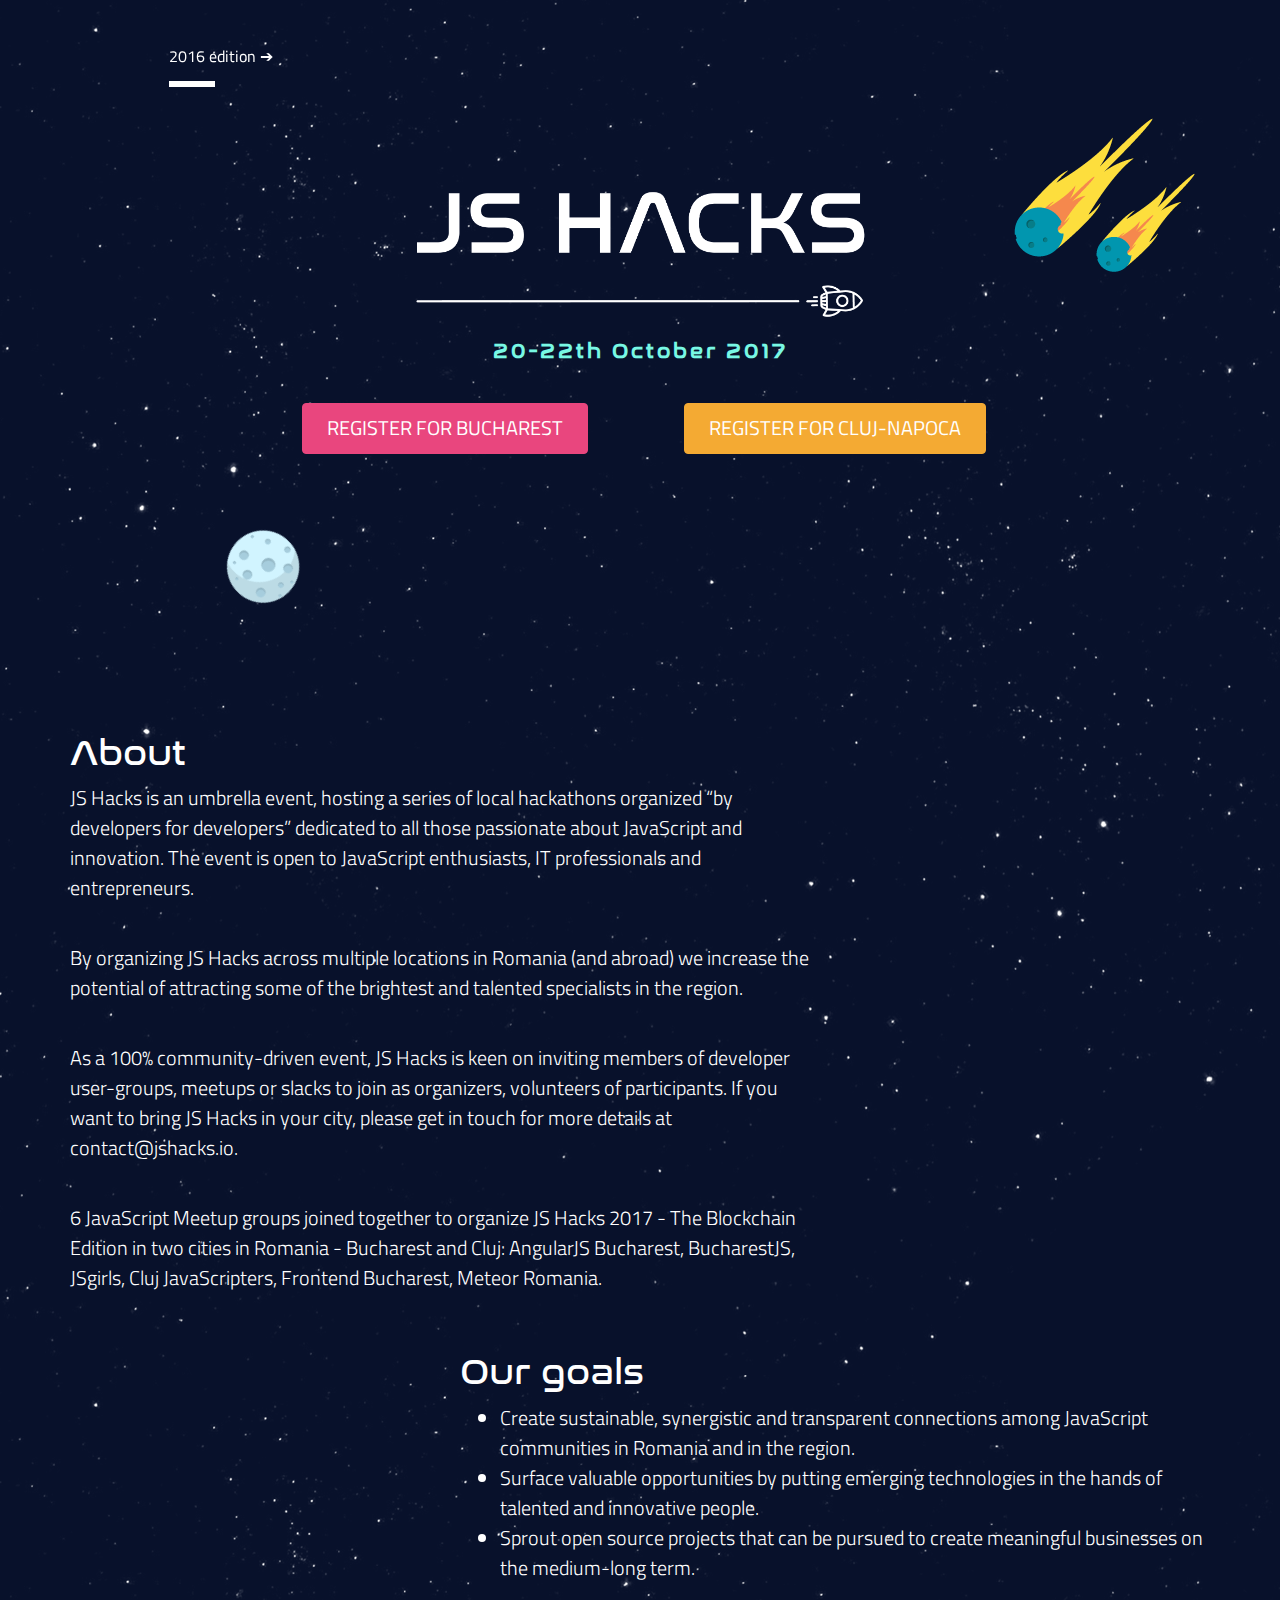
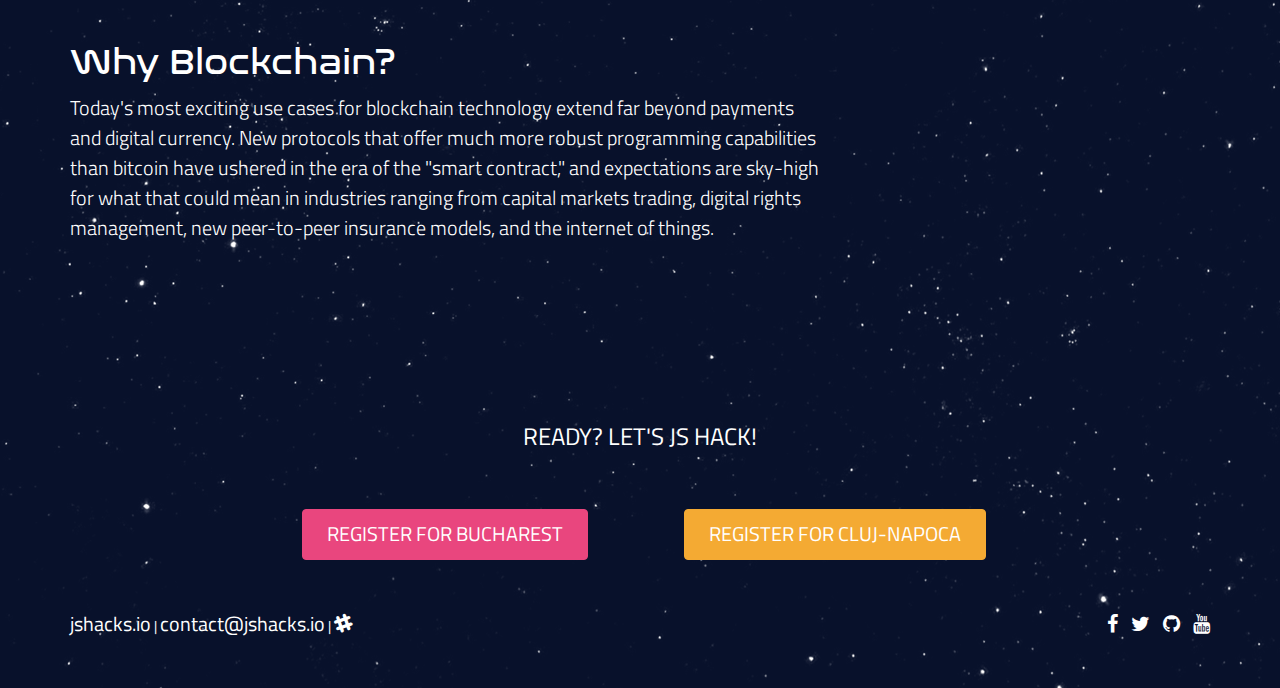
==== commit 7479ff4b: "add more legible font. fix typography" ====
--- a/JSHacks2017/landingpage/index.html
+++ b/JSHacks2017/landingpage/index.html
@@ -47,7 +47,7 @@
 
   <!-- Source Sans Pro -->
   <link href='https://fonts.googleapis.com/css?family=Source+Sans+Pro:600,700,900' rel='stylesheet' type='text/css'>
-  <link href="https://fonts.googleapis.com/css?family=Josefin+Sans" rel="stylesheet">
+  <link href="https://fonts.googleapis.com/css?family=Titillium+Web:300,400" rel="stylesheet">
 
   <!-- Booooooootstrap -->
   <link rel="stylesheet" href="css/bootstrap.min.css">
@@ -75,7 +75,7 @@
                 <nav class="navbar navbar-transparent mt-30">
                   <div class="container-fluid">
                     <div class="navbar-header">
-                      <a class="navbar-brand" href="http://2016.jshacks.io/">2016 edition <span> ➔ </span></a>
+                      <a class="navbar-brand f5" href="http://2016.jshacks.io/">2016 edition <span> ➔ </span></a>
                       <div class="white-block"></div>
                     </div>
                   </div>
@@ -117,16 +117,16 @@
           <div class="subtitle">
             <div class="row text-center fadein">
               <div class="col-md-12 text-center" itemprop="description">
-                <h2 class="text-turquoise font-nasa">20-22th October 2017 </h2>
+                <h2 class="text-turquoise font-nasa f4">20-22th October 2017 </h2>
               </div>
 
               <div class="col-md-12">
                 <div class="row index-5">
                   <div class="col-md-4 col-md-offset-2 mt-30">
-                    <a href="https://bucharest.jshacks.io" class="btn btn-lg btn-pink">REGISTER FOR BUCHAREST</a>
+                    <a href="https://bucharest.jshacks.io" class="btn btn-xl btn-pink f4">REGISTER FOR BUCHAREST</a>
                   </div>
                   <div class="col-md-4 mt-30">
-                    <a href="https://cluj.jshacks.io" class="btn btn-lg btn-orange">REGISTER FOR CLUJ-NAPOCA</a>
+                    <a href="https://cluj.jshacks.io" class="btn btn-xl btn-orange f4">REGISTER FOR CLUJ-NAPOCA</a>
                   </div>
                 </div>
               </div>
@@ -143,28 +143,28 @@
         <div class="container">
           <div class="row mt-30">
             <div class="col-md-8 mt-30 index-5">
-              <h1 class="text-white font-nasa">About</h1>
-              <p>
+              <h1 class="text-white font-nasa f2">About</h1>
+              <p class="f4">
                 JS Hacks is an umbrella event, hosting a series of local hackathons organized “by developers for developers” dedicated to
                 all those passionate about JavaScript and innovation. The event is open to JavaScript enthusiasts, IT professionals
                 and entrepreneurs.
               </p>
             </div>
             <div class="col-md-8 mt-30 index-5">
-              <p>
+              <p class="f4">
                 By organizing JS Hacks across multiple locations in Romania (and abroad) we increase the potential of attracting some of
                 the brightest and talented specialists in the region.
               </p>
             </div>
             <div class="col-md-8 mt-30 index-5">
-              <p>
+              <p class="f4">
                 As a 100% community-driven event, JS Hacks is keen on inviting members of developer user-groups, meetups or slacks to join
                 as organizers, volunteers of participants. If you want to bring JS Hacks in your city, please get in touch
                 for more details at contact@jshacks.io.
               </p>
             </div>
             <div class="col-md-8 mt-30 index-5">
-              <p>
+              <p class="f4">
                 6 JavaScript Meetup groups joined together to organize JS Hacks 2017 - The Blockchain Edition in two cities in Romania -
                 Bucharest and Cluj: AngularJS Bucharest, BucharestJS, JSgirls, Cluj JavaScripters, Frontend Bucharest, Meteor
                 Romania.
@@ -177,22 +177,22 @@
         <div class="container">
           <div class="row mt-30">
             <div class="col-md-8 col-md-offset-4">
-              <h1 class="text-white font-nasa">Our goals</h1>
+              <h1 class="text-white font-nasa f2">Our goals</h1>
               <ul>
-                <li class="body-font">
+                <li class="body-font f4">
                   Create sustainable, synergistic and transparent connections among JavaScript communities in Romania and in the region.
                 </li>
-                <li class="body-font">
+                <li class="body-font f4">
                   Surface valuable opportunities by putting emerging technologies in the hands of talented and innovative people.
                 </li>
-                <li class="body-font">
+                <li class="body-font f4">
                   Sprout open source projects that can be pursued to create meaningful businesses on the medium-long term.
                 </li>
               </ul>
             </div>
             <div class="col-md-8 mt-30">
-              <h1 class="text-white font-nasa">Why Blockchain?</h1>
-              <p>
+              <h1 class="text-white font-nasa f2">Why Blockchain?</h1>
+              <p class="f4">
                 Today's most exciting use cases for blockchain technology extend far beyond payments and digital currency. New protocols
                 that offer much more robust programming capabilities than bitcoin have ushered in the era of the "smart contract,"
                 and expectations are sky-high for what that could mean in industries ranging from capital markets trading,
@@ -206,13 +206,13 @@
         <div class="container">
           <div class="row index-5 text-center mt-150">
             <div class="col-md-12">
-              <h3 class="mb-30">READY? LET'S JS HACK! </h3>
+              <h3 class="mb-30 f3">READY? LET'S JS HACK! </h3>
             </div>
             <div class="col-md-4 col-md-offset-2 mt-30">
-              <a href="https://bucharest.jshacks.io" class="btn btn-lg btn-pink">REGISTER FOR BUCHAREST</a>
+              <a href="https://bucharest.jshacks.io" class="btn btn-xl f4 btn-pink">REGISTER FOR BUCHAREST</a>
             </div>
             <div class="col-md-4 mt-30">
-              <a href="https://cluj.jshacks.io" class="btn btn-lg btn-orange">REGISTER FOR CLUJ-NAPOCA</a>
+              <a href="https://cluj.jshacks.io" class="btn btn-xl f4 btn-orange">REGISTER FOR CLUJ-NAPOCA</a>
             </div>
           </div>
         </div>
@@ -223,9 +223,9 @@
       <div class="container">
         <div class="row">
           <div class="col-md-6 col-xs-12 contact-btns">
-            <a href="http://jshacks.io" class="text-josefin hack-link">jshacks.io</a> |
-            <a href="mailto:contact@jshacks.io" class="text-josefin hack-link">contact@jshacks.io</a> |
-            <a href="https://jshacks.slack.com/" class="text-josefin hack-link" target="_blank"><i class="fa fa-slack" aria-hidden="true"></i></a>
+            <a href="http://jshacks.io" class="hack-link">jshacks.io</a> |
+            <a href="mailto:contact@jshacks.io" class="hack-link">contact@jshacks.io</a> |
+            <a href="https://jshacks.slack.com/" class="hack-link" target="_blank"><i class="fa fa-slack" aria-hidden="true"></i></a>
           </div>
           <div class="col-md-6 col-xs-12 social-btns">
             <a href="https://www.facebook.com/events/554913261366690/" class="hack-slink"><i class="fa fa-facebook" aria-hidden="true"></i></a>
--- a/JSHacks2017/landingpage/css/style.css
+++ b/JSHacks2017/landingpage/css/style.css
@@ -22,12 +22,12 @@
   position: relative;
   margin: 0;
   padding: 0;
-  font-family: "Source Sans Pro", sans-serif;
+  font-family: "Titillium Web", sans-serif;
   text-rendering: optimizeLegibility;
   color: #ffffff;
   width: 100%;
   overflow-x: hidden;
-  background: #101b39;
+  background: #08112b;
 }
 .font-nasa {
   font-family: nasalization;
@@ -58,7 +58,7 @@
 .body-font {
   font-size: 22px;
   line-height: 1.5;
-  font-family: sans-serif;
+  font-family: "Titillium Web", sans-serif;
   font-weight: 300;
 }
 li {
@@ -281,6 +281,10 @@
   background: transparent;
 }
 
+.btn-xl {
+  padding: 10px 24px;
+}
+
 .btn-orange {
   border: 1px solid #f4aa33;
   background: #f4aa33;
@@ -587,3 +591,47 @@
 .flex-expand {
   flex: 1 0 auto;
 }
+
+/* font helpers */
+
+/* For Hero Titles */
+
+.f-6,
+.f-headline {
+  font-size: 9.6rem !important;
+}
+
+.f-5,
+.f-subheadline {
+  font-size: 8rem !important;
+}
+
+/* Type Scale */
+
+.f1 {
+  font-size: 4.8rem !important;
+}
+
+.f2 {
+  font-size: 3.6rem !important;
+}
+
+.f3 {
+  font-size: 2.4rem !important;
+}
+
+.f4 {
+  font-size: 2rem !important;
+}
+
+.f5 {
+  font-size: 1.6rem !important;
+}
+
+.f6 {
+  font-size: 1rem !important;
+}
+
+.f7 {
+  font-size: 0.625rem !important;
+}
--- a/JSHacks2017/landingpage/css/style.css
+++ b/JSHacks2017/landingpage/css/style.css
@@ -22,12 +22,12 @@
   position: relative;
   margin: 0;
   padding: 0;
-  font-family: "Source Sans Pro", sans-serif;
+  font-family: "Titillium Web", sans-serif;
   text-rendering: optimizeLegibility;
   color: #ffffff;
   width: 100%;
   overflow-x: hidden;
-  background: #101b39;
+  background: #08112b;
 }
 .font-nasa {
   font-family: nasalization;
@@ -58,7 +58,7 @@
 .body-font {
   font-size: 22px;
   line-height: 1.5;
-  font-family: sans-serif;
+  font-family: "Titillium Web", sans-serif;
   font-weight: 300;
 }
 li {
@@ -281,6 +281,10 @@
   background: transparent;
 }
 
+.btn-xl {
+  padding: 10px 24px;
+}
+
 .btn-orange {
   border: 1px solid #f4aa33;
   background: #f4aa33;
@@ -587,3 +591,47 @@
 .flex-expand {
   flex: 1 0 auto;
 }
+
+/* font helpers */
+
+/* For Hero Titles */
+
+.f-6,
+.f-headline {
+  font-size: 9.6rem !important;
+}
+
+.f-5,
+.f-subheadline {
+  font-size: 8rem !important;
+}
+
+/* Type Scale */
+
+.f1 {
+  font-size: 4.8rem !important;
+}
+
+.f2 {
+  font-size: 3.6rem !important;
+}
+
+.f3 {
+  font-size: 2.4rem !important;
+}
+
+.f4 {
+  font-size: 2rem !important;
+}
+
+.f5 {
+  font-size: 1.6rem !important;
+}
+
+.f6 {
+  font-size: 1rem !important;
+}
+
+.f7 {
+  font-size: 0.625rem !important;
+}
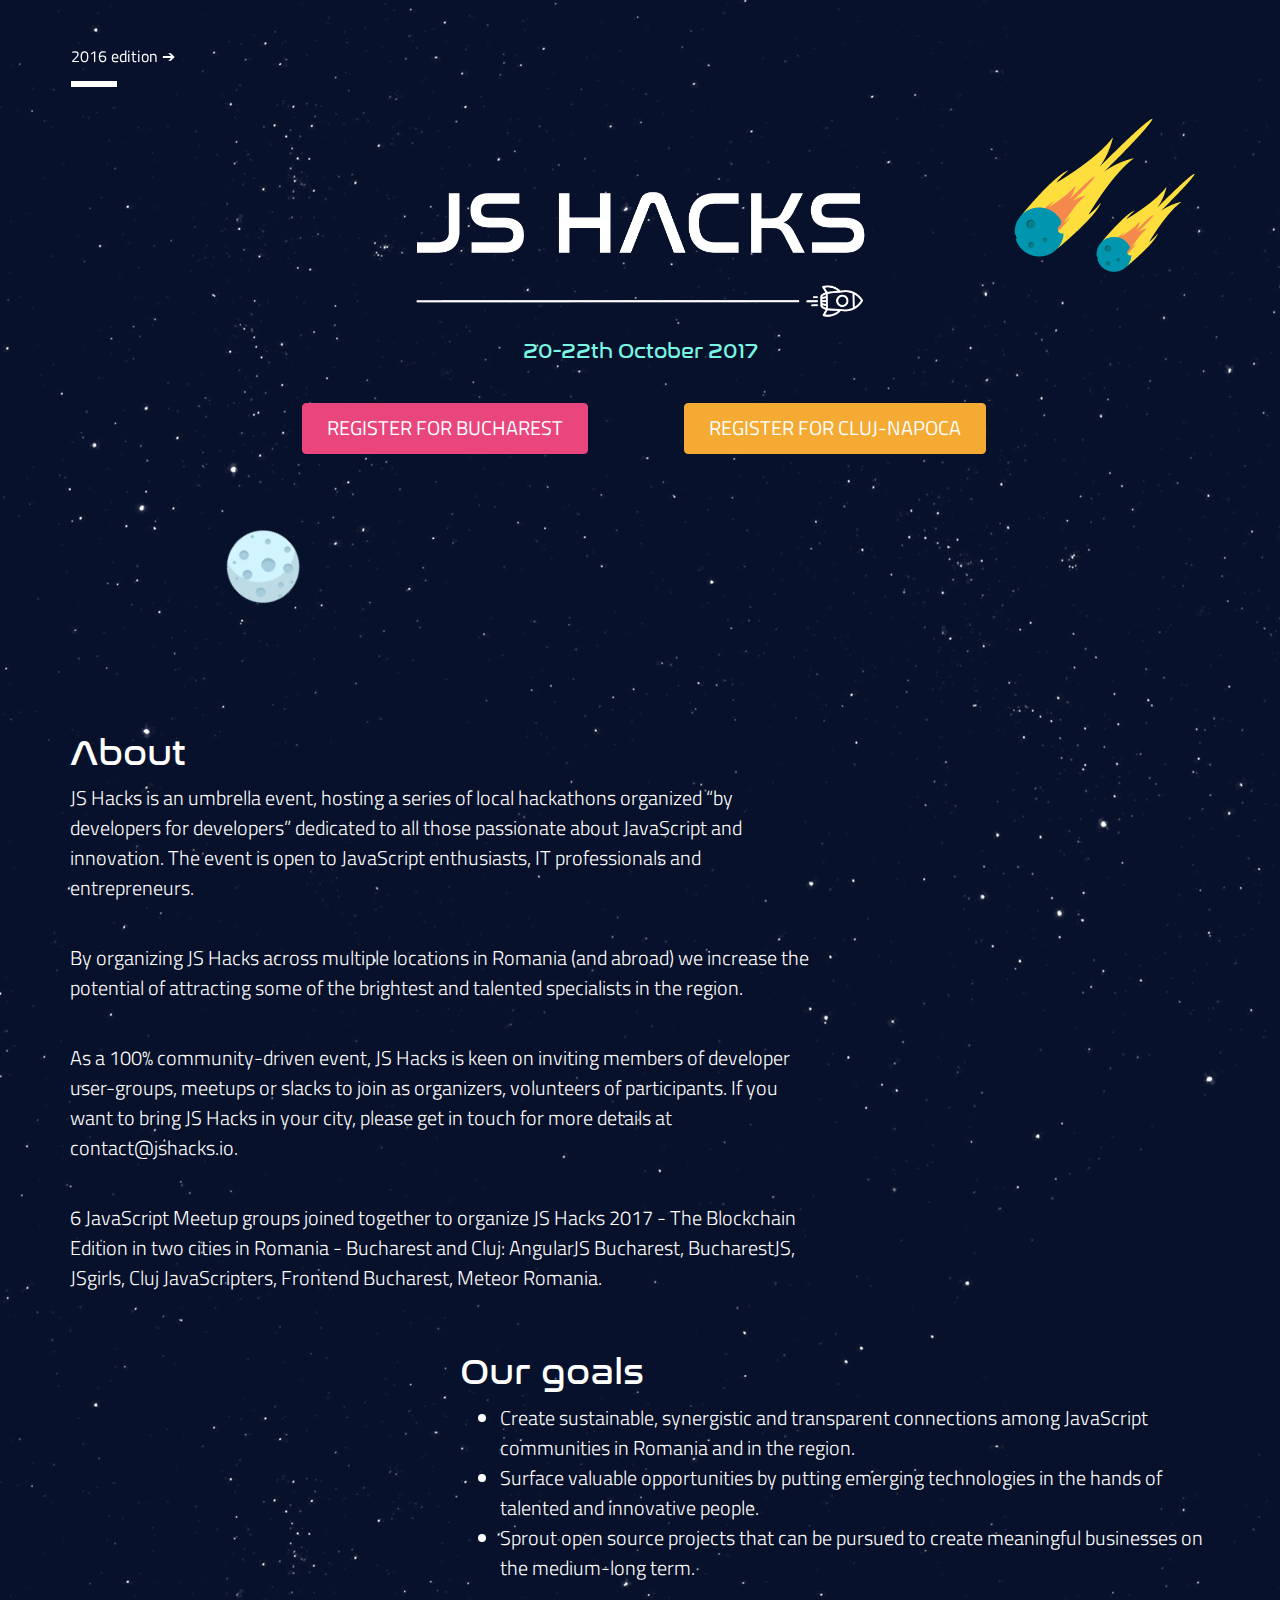
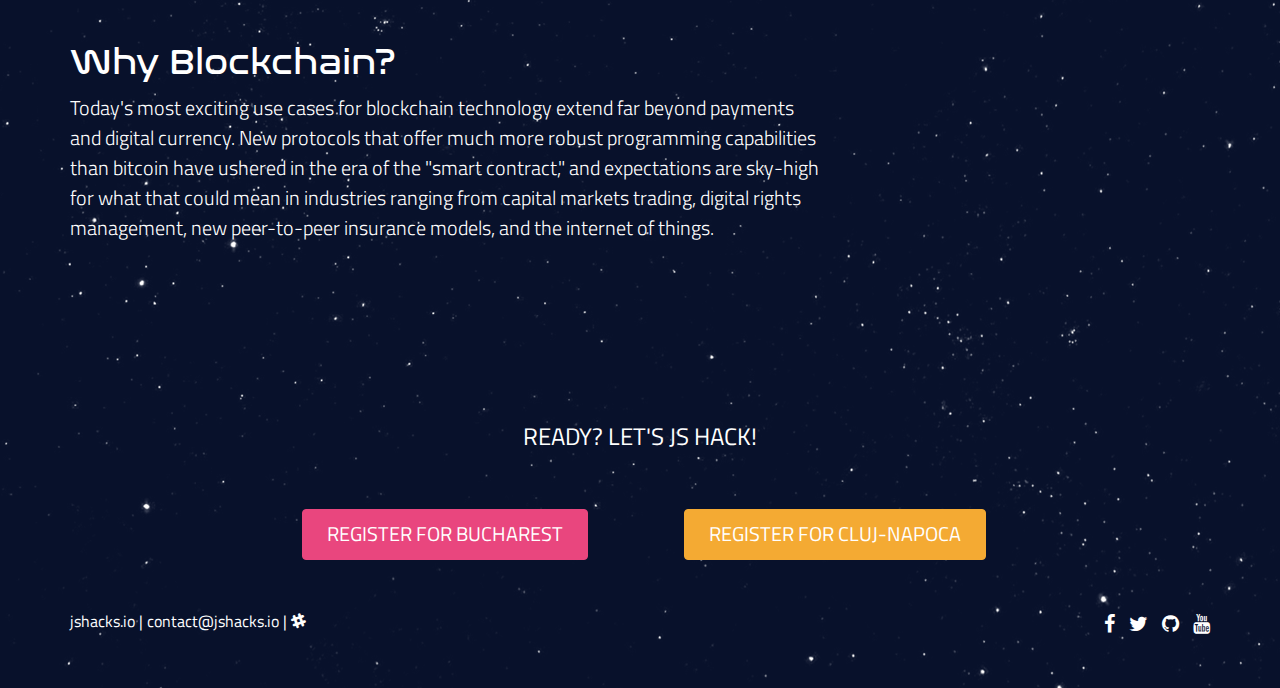
==== commit d5968287: "remove font-sizing for non utility classes" ====
--- a/JSHacks2017/landingpage/index.html
+++ b/JSHacks2017/landingpage/index.html
@@ -46,7 +46,6 @@
   <link rel="stylesheet" href="css/style.css">
 
   <!-- Source Sans Pro -->
-  <link href='https://fonts.googleapis.com/css?family=Source+Sans+Pro:600,700,900' rel='stylesheet' type='text/css'>
   <link href="https://fonts.googleapis.com/css?family=Titillium+Web:300,400" rel="stylesheet">
 
   <!-- Booooooootstrap -->
@@ -70,7 +69,7 @@
       <header>
         <div class="container">
           <div class="row">
-            <div class="col-md-offset-1 col-md-10 index-5">
+            <div class="col-md-12 index-5">
               <div class="row">
                 <nav class="navbar navbar-transparent mt-30">
                   <div class="container-fluid">
@@ -221,13 +220,13 @@
 
     <section class="share" id="contact">
       <div class="container">
-        <div class="row">
+        <div class="row f5">
           <div class="col-md-6 col-xs-12 contact-btns">
             <a href="http://jshacks.io" class="hack-link">jshacks.io</a> |
             <a href="mailto:contact@jshacks.io" class="hack-link">contact@jshacks.io</a> |
             <a href="https://jshacks.slack.com/" class="hack-link" target="_blank"><i class="fa fa-slack" aria-hidden="true"></i></a>
           </div>
-          <div class="col-md-6 col-xs-12 social-btns">
+          <div class="col-md-6 col-xs-12 social-btns f4">
             <a href="https://www.facebook.com/events/554913261366690/" class="hack-slink"><i class="fa fa-facebook" aria-hidden="true"></i></a>
             <a href="https://twitter.com/jshacksio" class="hack-slink"><i class="fa fa-twitter" aria-hidden="true"></i></a>
             <a href="https://github.com/jshacks/" class="hack-slink"><i class="fa fa-github" aria-hidden="true"></i></a>
--- a/JSHacks2017/landingpage/css/style.css
+++ b/JSHacks2017/landingpage/css/style.css
@@ -44,19 +44,8 @@
   background: url(../img/stars.png) repeat top center;
   z-index: 0;
 }
-h3 {
-  font-size: 3rem;
-}
-h4 {
-  font-size: 22px;
-}
-h5 {
-  font-size: 1.5rem;
-  line-height: 1.5;
-}
 p,
 .body-font {
-  font-size: 22px;
   line-height: 1.5;
   font-family: "Titillium Web", sans-serif;
   font-weight: 300;
@@ -77,11 +66,6 @@
   background: transparent;
   border-bottom: 4px solid;
 }
-header h2 {
-  font-size: 3rem;
-  font-weight: 900;
-  letter-spacing: 0.15em;
-}
 header a h2 {
   color: #222;
 }
@@ -101,32 +85,6 @@
 header .title {
   margin-top: 80px;
 }
-header h1 {
-  font-size: 96px;
-  font-weight: 900;
-  letter-spacing: 0.12em;
-  margin: 0;
-  margin-left: -6px;
-}
-header h1 span {
-  display: inline-block;
-  font-size: 20px;
-  margin-top: 18px;
-  vertical-align: top;
-  letter-spacing: 0;
-}
-header .title a {
-  display: inline-block;
-  margin-top: 6px;
-  margin-right: -70px;
-  background: #222;
-  padding: 26px 80px;
-  color: #fff;
-  border-radius: 12px;
-  font-size: 26px;
-  letter-spacing: 0.2em;
-  transition: all 300ms cubic-bezier(0.68, -0.1, 0.265, 1.55);
-}
 .logo {
   padding: 0 16px;
 }
@@ -144,9 +102,6 @@
     padding: 20px 90px;
   }
 }
-header h3 {
-  font-size: 21px;
-}
 .grid {
   position: fixed;
   width: 100%;
@@ -180,12 +135,6 @@
 .absolute.above {
   z-index: 2;
 }
-.absolute h2 {
-  font-size: 7rem;
-  font-weight: 900;
-  letter-spacing: -0.04em;
-  z-index: -1;
-}
 .lg-green {
   width: 160px;
   height: 160px;
@@ -233,19 +182,6 @@
   border-radius: 12px;
   margin-left: 57px;
   margin-top: 60px;
-}
-.date {
-  margin-top: 400px;
-  font-size: 48px;
-  font-weight: 600;
-  color: #5000f1;
-}
-.temp {
-  margin-top: 200px;
-  font-size: 280px;
-  font-weight: 900;
-  letter-spacing: -0.07em;
-  color: #5000f1;
 }
 .teamimg {
   vertical-align: middle;
@@ -320,7 +256,6 @@
 code {
   text-align: left;
   padding: 0;
-  font-size: 22px;
   background: none;
   border-radius: 0;
   color: #00f1c9;
@@ -367,9 +302,6 @@
 }
 .share {
   margin: 50px 0;
-}
-.share a {
-  font-size: 2rem;
 }
 a.hack-link,
 a.hack-link:hover,
@@ -534,9 +466,6 @@
   .contact-btns {
     text-align: center;
   }
-  header h1 {
-    font-size: 64px;
-  }
   header .title a {
     width: 100%;
     margin-top: 24px;
@@ -552,25 +481,16 @@
   }
   .absolute h2 {
     margin-left: 0;
-    font-size: 70px;
   }
   .temp {
     margin-top: -50px;
-    font-size: 170px;
     text-align: right;
-  }
-
-  h4 {
-    font-size: 32px;
   }
   .text-editor {
     padding: 16px 16px;
     border-radius: 6px;
     margin-left: auto;
   }
-  code {
-    font-size: 12px;
-  }
   .copy {
     margin-top: 80px;
     margin-bottom: 20px;
@@ -598,40 +518,40 @@
 
 .f-6,
 .f-headline {
-  font-size: 9.6rem !important;
+  font-size: 9.6rem;
 }
 
 .f-5,
 .f-subheadline {
-  font-size: 8rem !important;
+  font-size: 8rem;
 }
 
 /* Type Scale */
 
 .f1 {
-  font-size: 4.8rem !important;
+  font-size: 4.8rem;
 }
 
 .f2 {
-  font-size: 3.6rem !important;
+  font-size: 3.6rem;
 }
 
 .f3 {
-  font-size: 2.4rem !important;
+  font-size: 2.4rem;
 }
 
 .f4 {
-  font-size: 2rem !important;
+  font-size: 2rem;
 }
 
 .f5 {
-  font-size: 1.6rem !important;
+  font-size: 1.6rem;
 }
 
 .f6 {
-  font-size: 1rem !important;
+  font-size: 1rem;
 }
 
 .f7 {
-  font-size: 0.625rem !important;
-}
+  font-size: 0.625rem;
+}
--- a/JSHacks2017/landingpage/css/style.css
+++ b/JSHacks2017/landingpage/css/style.css
@@ -44,19 +44,8 @@
   background: url(../img/stars.png) repeat top center;
   z-index: 0;
 }
-h3 {
-  font-size: 3rem;
-}
-h4 {
-  font-size: 22px;
-}
-h5 {
-  font-size: 1.5rem;
-  line-height: 1.5;
-}
 p,
 .body-font {
-  font-size: 22px;
   line-height: 1.5;
   font-family: "Titillium Web", sans-serif;
   font-weight: 300;
@@ -77,11 +66,6 @@
   background: transparent;
   border-bottom: 4px solid;
 }
-header h2 {
-  font-size: 3rem;
-  font-weight: 900;
-  letter-spacing: 0.15em;
-}
 header a h2 {
   color: #222;
 }
@@ -101,32 +85,6 @@
 header .title {
   margin-top: 80px;
 }
-header h1 {
-  font-size: 96px;
-  font-weight: 900;
-  letter-spacing: 0.12em;
-  margin: 0;
-  margin-left: -6px;
-}
-header h1 span {
-  display: inline-block;
-  font-size: 20px;
-  margin-top: 18px;
-  vertical-align: top;
-  letter-spacing: 0;
-}
-header .title a {
-  display: inline-block;
-  margin-top: 6px;
-  margin-right: -70px;
-  background: #222;
-  padding: 26px 80px;
-  color: #fff;
-  border-radius: 12px;
-  font-size: 26px;
-  letter-spacing: 0.2em;
-  transition: all 300ms cubic-bezier(0.68, -0.1, 0.265, 1.55);
-}
 .logo {
   padding: 0 16px;
 }
@@ -144,9 +102,6 @@
     padding: 20px 90px;
   }
 }
-header h3 {
-  font-size: 21px;
-}
 .grid {
   position: fixed;
   width: 100%;
@@ -180,12 +135,6 @@
 .absolute.above {
   z-index: 2;
 }
-.absolute h2 {
-  font-size: 7rem;
-  font-weight: 900;
-  letter-spacing: -0.04em;
-  z-index: -1;
-}
 .lg-green {
   width: 160px;
   height: 160px;
@@ -233,19 +182,6 @@
   border-radius: 12px;
   margin-left: 57px;
   margin-top: 60px;
-}
-.date {
-  margin-top: 400px;
-  font-size: 48px;
-  font-weight: 600;
-  color: #5000f1;
-}
-.temp {
-  margin-top: 200px;
-  font-size: 280px;
-  font-weight: 900;
-  letter-spacing: -0.07em;
-  color: #5000f1;
 }
 .teamimg {
   vertical-align: middle;
@@ -320,7 +256,6 @@
 code {
   text-align: left;
   padding: 0;
-  font-size: 22px;
   background: none;
   border-radius: 0;
   color: #00f1c9;
@@ -367,9 +302,6 @@
 }
 .share {
   margin: 50px 0;
-}
-.share a {
-  font-size: 2rem;
 }
 a.hack-link,
 a.hack-link:hover,
@@ -534,9 +466,6 @@
   .contact-btns {
     text-align: center;
   }
-  header h1 {
-    font-size: 64px;
-  }
   header .title a {
     width: 100%;
     margin-top: 24px;
@@ -552,25 +481,16 @@
   }
   .absolute h2 {
     margin-left: 0;
-    font-size: 70px;
   }
   .temp {
     margin-top: -50px;
-    font-size: 170px;
     text-align: right;
-  }
-
-  h4 {
-    font-size: 32px;
   }
   .text-editor {
     padding: 16px 16px;
     border-radius: 6px;
     margin-left: auto;
   }
-  code {
-    font-size: 12px;
-  }
   .copy {
     margin-top: 80px;
     margin-bottom: 20px;
@@ -598,40 +518,40 @@
 
 .f-6,
 .f-headline {
-  font-size: 9.6rem !important;
+  font-size: 9.6rem;
 }
 
 .f-5,
 .f-subheadline {
-  font-size: 8rem !important;
+  font-size: 8rem;
 }
 
 /* Type Scale */
 
 .f1 {
-  font-size: 4.8rem !important;
+  font-size: 4.8rem;
 }
 
 .f2 {
-  font-size: 3.6rem !important;
+  font-size: 3.6rem;
 }
 
 .f3 {
-  font-size: 2.4rem !important;
+  font-size: 2.4rem;
 }
 
 .f4 {
-  font-size: 2rem !important;
+  font-size: 2rem;
 }
 
 .f5 {
-  font-size: 1.6rem !important;
+  font-size: 1.6rem;
 }
 
 .f6 {
-  font-size: 1rem !important;
+  font-size: 1rem;
 }
 
 .f7 {
-  font-size: 0.625rem !important;
-}
+  font-size: 0.625rem;
+}
